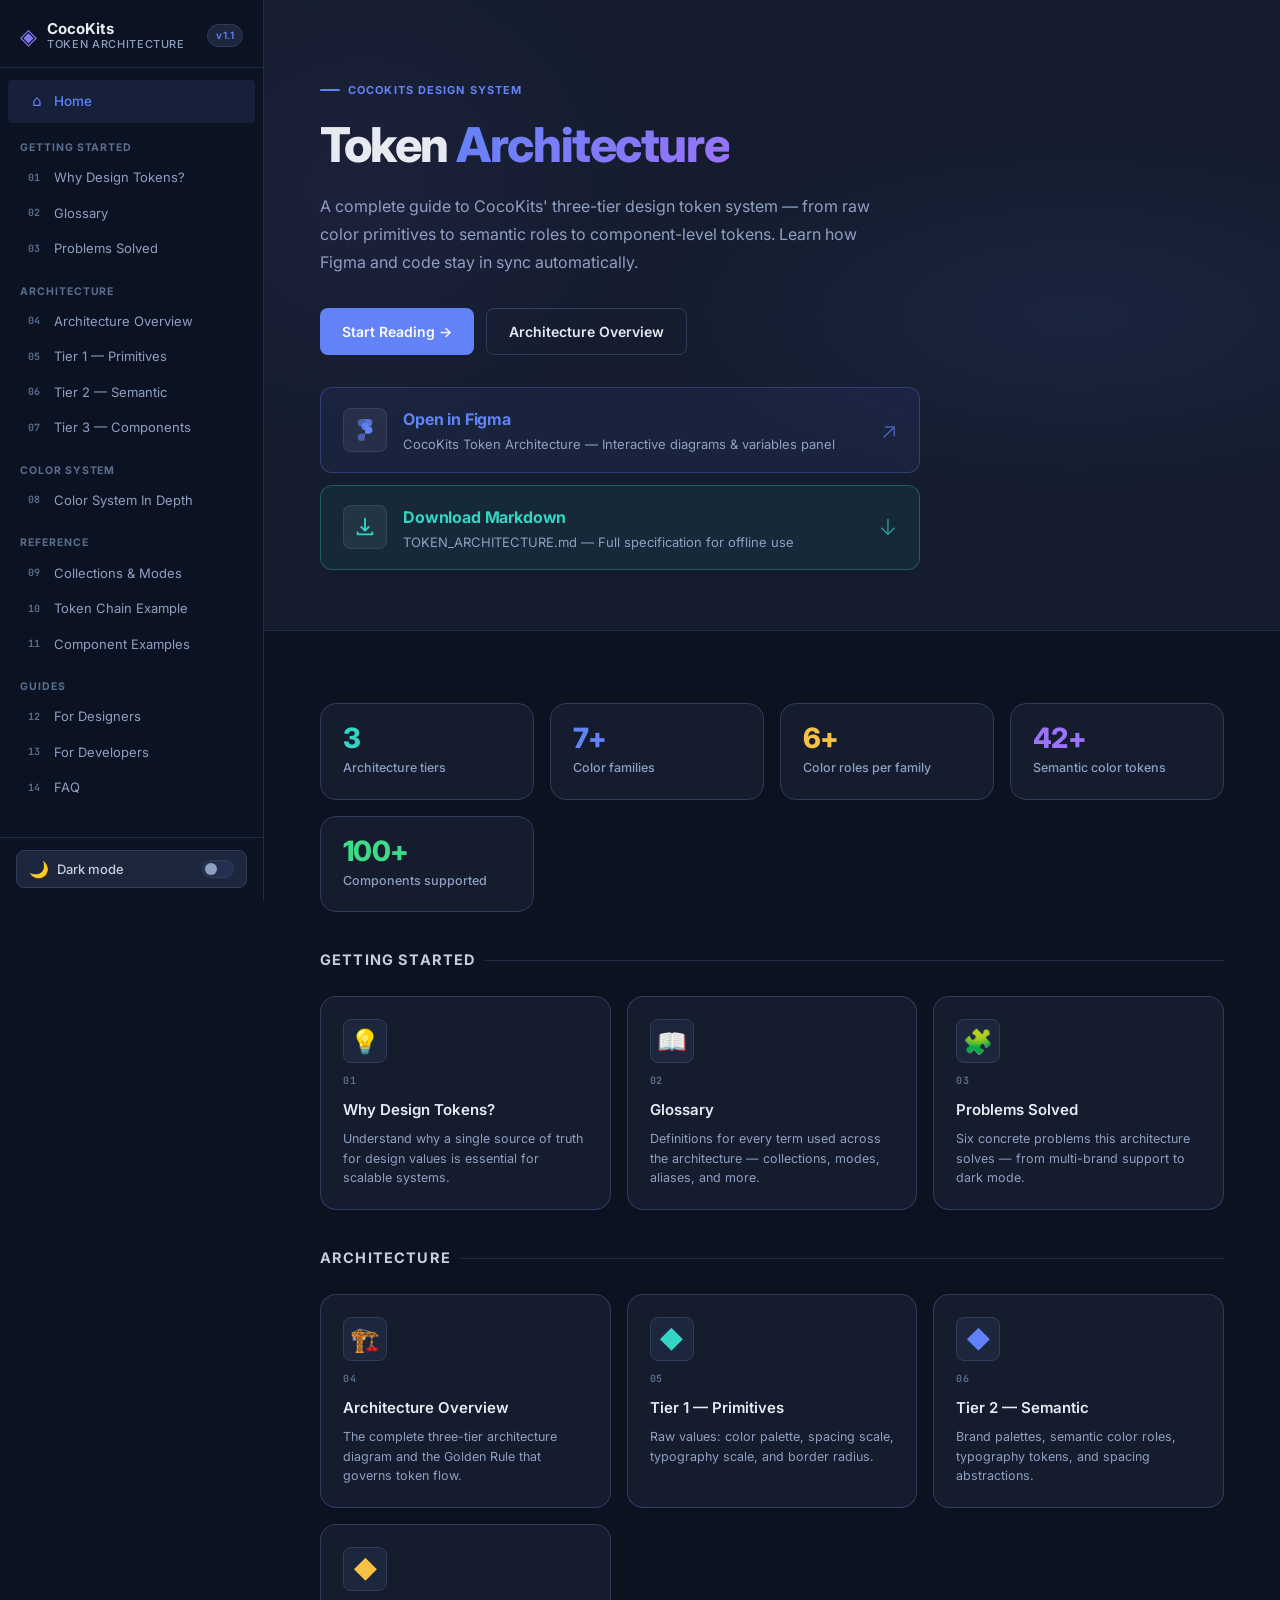
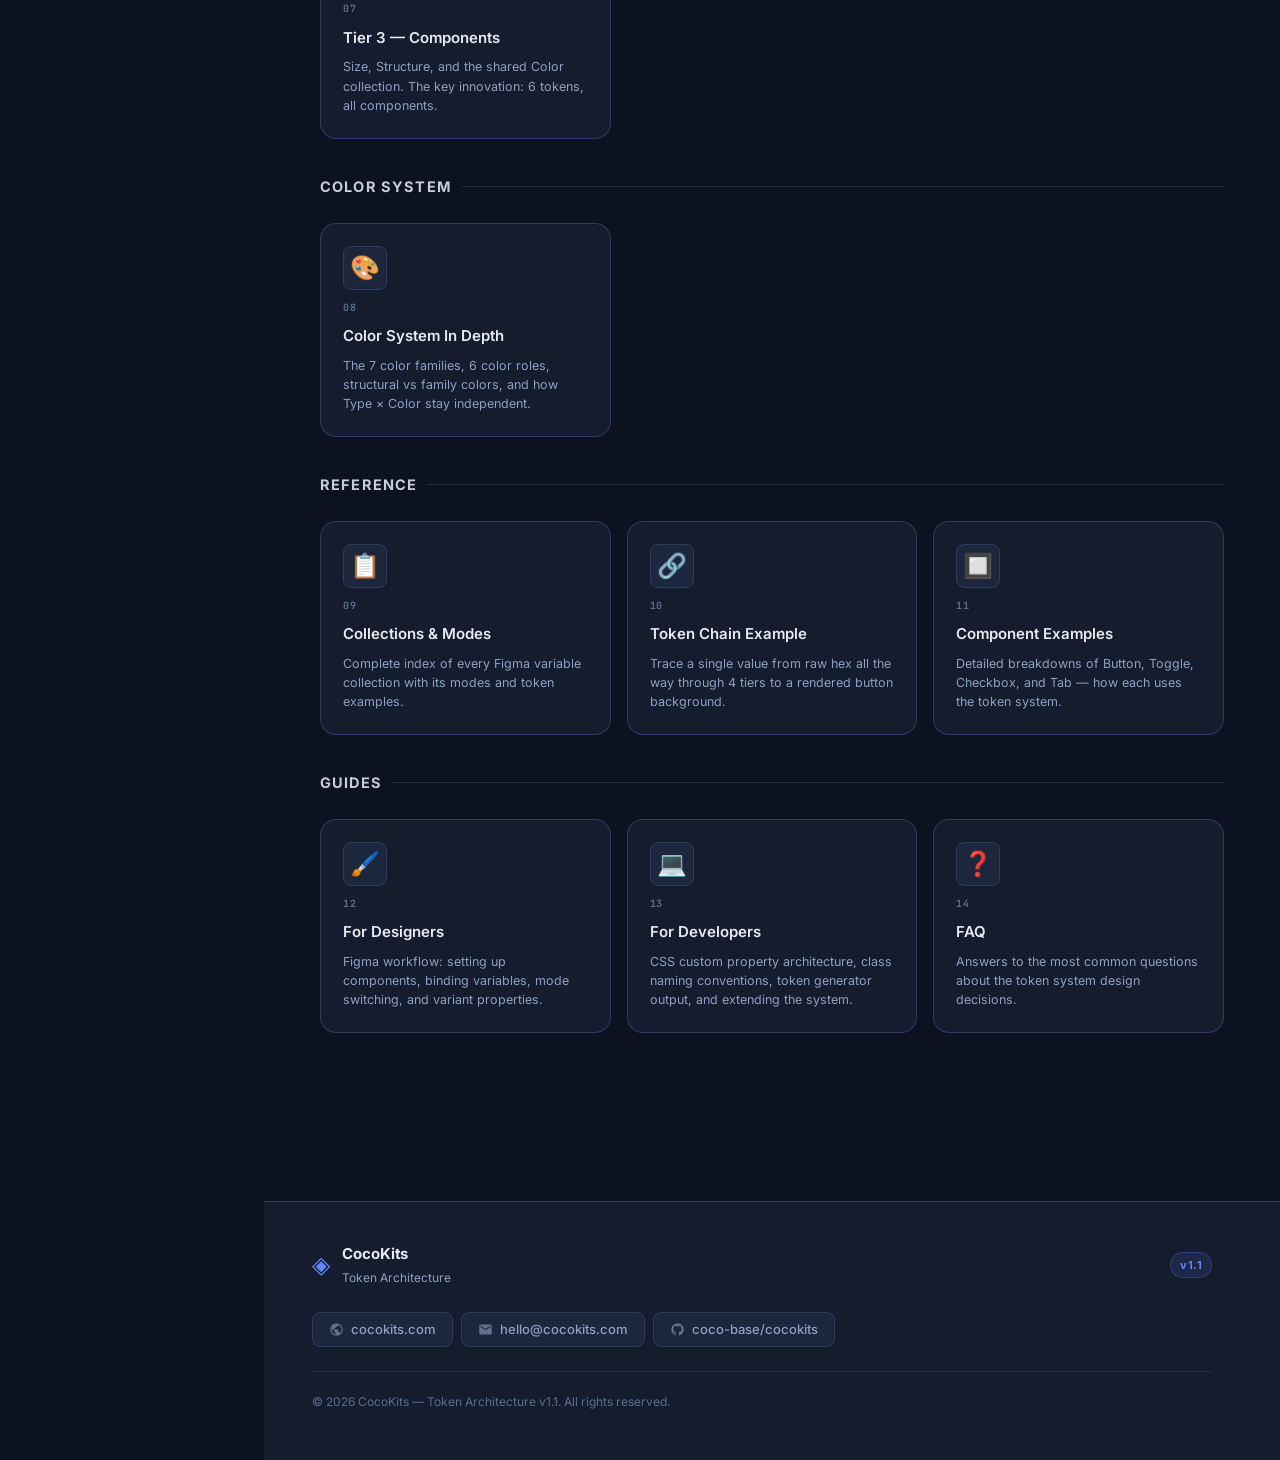
==== index.html @ 76b82270 "Release" ====
<!DOCTYPE html>
<html lang="en" data-theme="dark">
<head>
  <meta charset="UTF-8">
  <meta name="viewport" content="width=device-width, initial-scale=1.0">
  <title>CocoKits — Token Architecture</title>
  <link rel="stylesheet" href="styles/main.css">
</head>
<body>

<div class="scroll-progress" id="scrollProgress"></div>
<div class="sidebar-overlay" id="sidebarOverlay"></div>

<div class="site-wrapper">

  <!-- ── Sidebar ── -->
  <aside class="sidebar" id="sidebar">
    <a href="index.html" class="sidebar-logo">
      <span class="logo-mark">◈</span>
      <div class="logo-text">CocoKits <span>Token Architecture</span></div>
      <span class="logo-version">v1.1</span>
    </a>

    <nav class="sidebar-nav">
      <a href="index.html" class="nav-home">
        <span class="nav-icon">⌂</span>
        <span class="nav-label">Home</span>
      </a>

      <div class="nav-group">
        <span class="nav-group-label">Getting Started</span>
        <a href="pages/01-why-tokens.html" class="nav-link">
          <span class="nav-num">01</span>
          <span class="nav-label">Why Design Tokens?</span>
        </a>
        <a href="pages/02-glossary.html" class="nav-link">
          <span class="nav-num">02</span>
          <span class="nav-label">Glossary</span>
        </a>
        <a href="pages/03-problems.html" class="nav-link">
          <span class="nav-num">03</span>
          <span class="nav-label">Problems Solved</span>
        </a>
      </div>

      <div class="nav-group">
        <span class="nav-group-label">Architecture</span>
        <a href="pages/04-overview.html" class="nav-link">
          <span class="nav-num">04</span>
          <span class="nav-label">Architecture Overview</span>
        </a>
        <a href="pages/05-primitives.html" class="nav-link">
          <span class="nav-num">05</span>
          <span class="nav-label">Tier 1 — Primitives</span>
        </a>
        <a href="pages/06-semantic.html" class="nav-link">
          <span class="nav-num">06</span>
          <span class="nav-label">Tier 2 — Semantic</span>
        </a>
        <a href="pages/07-component-tokens.html" class="nav-link">
          <span class="nav-num">07</span>
          <span class="nav-label">Tier 3 — Components</span>
        </a>
      </div>

      <div class="nav-group">
        <span class="nav-group-label">Color System</span>
        <a href="pages/08-color-system.html" class="nav-link">
          <span class="nav-num">08</span>
          <span class="nav-label">Color System In Depth</span>
        </a>
      </div>

      <div class="nav-group">
        <span class="nav-group-label">Reference</span>
        <a href="pages/09-collections.html" class="nav-link">
          <span class="nav-num">09</span>
          <span class="nav-label">Collections &amp; Modes</span>
        </a>
        <a href="pages/10-token-chains.html" class="nav-link">
          <span class="nav-num">10</span>
          <span class="nav-label">Token Chain Example</span>
        </a>
        <a href="pages/11-examples.html" class="nav-link">
          <span class="nav-num">11</span>
          <span class="nav-label">Component Examples</span>
        </a>
      </div>

      <div class="nav-group">
        <span class="nav-group-label">Guides</span>
        <a href="pages/12-designers.html" class="nav-link">
          <span class="nav-num">12</span>
          <span class="nav-label">For Designers</span>
        </a>
        <a href="pages/13-developers.html" class="nav-link">
          <span class="nav-num">13</span>
          <span class="nav-label">For Developers</span>
        </a>
        <a href="pages/14-faq.html" class="nav-link">
          <span class="nav-num">14</span>
          <span class="nav-label">FAQ</span>
        </a>
      </div>
    </nav>

    <div class="sidebar-footer">
      <button class="theme-toggle" id="themeToggle">
        <span class="toggle-icon">🌙</span>
        <span class="toggle-label">Dark mode</span>
        <span class="toggle-indicator"></span>
      </button>
    </div>
  </aside>

  <!-- ── Main ── -->
  <main class="main">

    <!-- Landing Hero -->
    <div class="landing-hero">
      <div class="landing-hero-label">CocoKits Design System</div>
      <h1>Token <span class="highlight">Architecture</span></h1>
      <p class="landing-hero-desc">
        A complete guide to CocoKits' three-tier design token system — from raw color primitives
        to semantic roles to component-level tokens. Learn how Figma and code stay in sync automatically.
      </p>
      <div class="landing-hero-actions">
        <a href="pages/01-why-tokens.html" class="btn btn--primary">Start Reading →</a>
        <a href="pages/04-overview.html" class="btn btn--outline">Architecture Overview</a>
      </div>
      <div class="hero-resources">
        <a href="https://www.figma.com/design/1PlJN7FCaFgBkDBw3QpnaA/CocoKits-Token-Architecture?node-id=52-2&t=1rSC7u4fuVRjMbYp-1" class="hero-resource-link hero-resource-link--figma" target="_blank" rel="noopener">
          <span class="hero-resource-icon">
            <svg width="22" height="22" viewBox="0 0 38 57" fill="none" xmlns="http://www.w3.org/2000/svg"><path d="M19 28.5A9.5 9.5 0 1 1 28.5 19v.001A9.5 9.5 0 0 1 19 28.5z" fill="currentColor" opacity=".9"/><path d="M9.5 57A9.5 9.5 0 0 0 19 47.5V38H9.5a9.5 9.5 0 0 0 0 19z" fill="currentColor" opacity=".6"/><path d="M9.5 19H19V0H9.5a9.5 9.5 0 0 0 0 19z" fill="currentColor" opacity=".6"/><path d="M19 0h9.5a9.5 9.5 0 0 1 0 19H19V0z" fill="currentColor" opacity=".8"/><path d="M28.5 19H19v19h9.5a9.5 9.5 0 0 0 0-19z" fill="currentColor"/></svg>
          </span>
          <span class="hero-resource-body">
            <span class="hero-resource-title">Open in Figma</span>
            <span class="hero-resource-sub">CocoKits Token Architecture — Interactive diagrams &amp; variables panel</span>
          </span>
          <span class="hero-resource-arrow">↗</span>
        </a>
        <a href="./TOKEN_ARCHITECTURE.md" class="hero-resource-link hero-resource-link--download" download="TOKEN_ARCHITECTURE.md">
          <span class="hero-resource-icon">
            <svg width="22" height="22" viewBox="0 0 24 24" fill="none" xmlns="http://www.w3.org/2000/svg"><path d="M12 2a1 1 0 0 1 1 1v10.586l2.293-2.293a1 1 0 1 1 1.414 1.414l-4 4a1 1 0 0 1-1.414 0l-4-4a1 1 0 1 1 1.414-1.414L11 13.586V3a1 1 0 0 1 1-1z" fill="currentColor"/><path d="M4 17a1 1 0 0 1 1 1v1h14v-1a1 1 0 1 1 2 0v2a1 1 0 0 1-1 1H4a1 1 0 0 1-1-1v-2a1 1 0 0 1 1-1z" fill="currentColor"/></svg>
          </span>
          <span class="hero-resource-body">
            <span class="hero-resource-title">Download Markdown</span>
            <span class="hero-resource-sub">TOKEN_ARCHITECTURE.md — Full specification for offline use</span>
          </span>
          <span class="hero-resource-arrow">↓</span>
        </a>
      </div>
    </div>

    <div class="content content--wide">

      <!-- Stats -->
      <div class="stats-grid">
        <div class="stat-card">
          <div class="stat-value" style="color:var(--teal)">3</div>
          <div class="stat-label">Architecture tiers</div>
        </div>
        <div class="stat-card">
          <div class="stat-value" style="color:var(--accent)">7+</div>
          <div class="stat-label">Color families</div>
        </div>
        <div class="stat-card">
          <div class="stat-value" style="color:var(--amber)">6+</div>
          <div class="stat-label">Color roles per family</div>
        </div>
        <div class="stat-card">
          <div class="stat-value" style="color:var(--accent-2)">42+</div>
          <div class="stat-label">Semantic color tokens</div>
        </div>
        <div class="stat-card">
          <div class="stat-value" style="color:var(--green)">100+</div>
          <div class="stat-label">Components supported</div>
        </div>
      </div>

      <!-- Getting Started -->
      <p class="group-title">Getting Started</p>
      <div class="nav-cards">
        <a href="pages/01-why-tokens.html" class="nav-card">
          <div class="nav-card-icon">💡</div>
          <div class="nav-card-num">01</div>
          <div class="nav-card-title">Why Design Tokens?</div>
          <div class="nav-card-desc">Understand why a single source of truth for design values is essential for scalable systems.</div>
        </a>
        <a href="pages/02-glossary.html" class="nav-card">
          <div class="nav-card-icon">📖</div>
          <div class="nav-card-num">02</div>
          <div class="nav-card-title">Glossary</div>
          <div class="nav-card-desc">Definitions for every term used across the architecture — collections, modes, aliases, and more.</div>
        </a>
        <a href="pages/03-problems.html" class="nav-card">
          <div class="nav-card-icon">🧩</div>
          <div class="nav-card-num">03</div>
          <div class="nav-card-title">Problems Solved</div>
          <div class="nav-card-desc">Six concrete problems this architecture solves — from multi-brand support to dark mode.</div>
        </a>
      </div>

      <!-- Architecture -->
      <p class="group-title">Architecture</p>
      <div class="nav-cards">
        <a href="pages/04-overview.html" class="nav-card">
          <div class="nav-card-icon">🏗️</div>
          <div class="nav-card-num">04</div>
          <div class="nav-card-title">Architecture Overview</div>
          <div class="nav-card-desc">The complete three-tier architecture diagram and the Golden Rule that governs token flow.</div>
        </a>
        <a href="pages/05-primitives.html" class="nav-card">
          <div class="nav-card-icon" style="color:var(--teal)">◆</div>
          <div class="nav-card-num">05</div>
          <div class="nav-card-title">Tier 1 — Primitives</div>
          <div class="nav-card-desc">Raw values: color palette, spacing scale, typography scale, and border radius.</div>
        </a>
        <a href="pages/06-semantic.html" class="nav-card">
          <div class="nav-card-icon" style="color:var(--accent)">◆</div>
          <div class="nav-card-num">06</div>
          <div class="nav-card-title">Tier 2 — Semantic</div>
          <div class="nav-card-desc">Brand palettes, semantic color roles, typography tokens, and spacing abstractions.</div>
        </a>
        <a href="pages/07-component-tokens.html" class="nav-card">
          <div class="nav-card-icon" style="color:var(--amber)">◆</div>
          <div class="nav-card-num">07</div>
          <div class="nav-card-title">Tier 3 — Components</div>
          <div class="nav-card-desc">Size, Structure, and the shared Color collection. The key innovation: 6 tokens, all components.</div>
        </a>
      </div>

      <!-- Color System -->
      <p class="group-title">Color System</p>
      <div class="nav-cards">
        <a href="pages/08-color-system.html" class="nav-card">
          <div class="nav-card-icon">🎨</div>
          <div class="nav-card-num">08</div>
          <div class="nav-card-title">Color System In Depth</div>
          <div class="nav-card-desc">The 7 color families, 6 color roles, structural vs family colors, and how Type × Color stay independent.</div>
        </a>
      </div>

      <!-- Reference -->
      <p class="group-title">Reference</p>
      <div class="nav-cards">
        <a href="pages/09-collections.html" class="nav-card">
          <div class="nav-card-icon">📋</div>
          <div class="nav-card-num">09</div>
          <div class="nav-card-title">Collections &amp; Modes</div>
          <div class="nav-card-desc">Complete index of every Figma variable collection with its modes and token examples.</div>
        </a>
        <a href="pages/10-token-chains.html" class="nav-card">
          <div class="nav-card-icon">🔗</div>
          <div class="nav-card-num">10</div>
          <div class="nav-card-title">Token Chain Example</div>
          <div class="nav-card-desc">Trace a single value from raw hex all the way through 4 tiers to a rendered button background.</div>
        </a>
        <a href="pages/11-examples.html" class="nav-card">
          <div class="nav-card-icon">🔲</div>
          <div class="nav-card-num">11</div>
          <div class="nav-card-title">Component Examples</div>
          <div class="nav-card-desc">Detailed breakdowns of Button, Toggle, Checkbox, and Tab — how each uses the token system.</div>
        </a>
      </div>

      <!-- Guides -->
      <p class="group-title">Guides</p>
      <div class="nav-cards">
        <a href="pages/12-designers.html" class="nav-card">
          <div class="nav-card-icon">🖌️</div>
          <div class="nav-card-num">12</div>
          <div class="nav-card-title">For Designers</div>
          <div class="nav-card-desc">Figma workflow: setting up components, binding variables, mode switching, and variant properties.</div>
        </a>
        <a href="pages/13-developers.html" class="nav-card">
          <div class="nav-card-icon">💻</div>
          <div class="nav-card-num">13</div>
          <div class="nav-card-title">For Developers</div>
          <div class="nav-card-desc">CSS custom property architecture, class naming conventions, token generator output, and extending the system.</div>
        </a>
        <a href="pages/14-faq.html" class="nav-card">
          <div class="nav-card-icon">❓</div>
          <div class="nav-card-num">14</div>
          <div class="nav-card-title">FAQ</div>
          <div class="nav-card-desc">Answers to the most common questions about the token system design decisions.</div>
        </a>
      </div>

    </div><!-- /content -->
    <footer class="site-footer">
      <div class="footer-inner">
        <div class="footer-brand">
          <span class="footer-logo-mark">&#9672;</span>
          <div class="footer-brand-text">
            <span class="footer-brand-name">CocoKits</span>
            <span class="footer-tagline">Token Architecture</span>
          </div>
          <span class="footer-version">v1.1</span>
        </div>
        <nav class="footer-links">
          <a href="https://cocokits.com" class="footer-link" target="_blank" rel="noopener">
            <svg class="footer-link-icon" width="15" height="15" viewBox="0 0 24 24" fill="currentColor"><path d="M12 2C6.48 2 2 6.48 2 12s4.48 10 10 10 10-4.48 10-10S17.52 2 12 2zm-1 17.93c-3.95-.49-7-3.85-7-7.93 0-.62.08-1.21.21-1.79L9 15v1c0 1.1.9 2 2 2v1.93zm6.9-2.54c-.26-.81-1-1.39-1.9-1.39h-1v-3c0-.55-.45-1-1-1H8v-2h2c.55 0 1-.45 1-1V7h2c1.1 0 2-.9 2-2v-.41c2.93 1.19 5 4.06 5 7.41 0 2.08-.8 3.97-2.1 5.39z"/></svg>
            <span>cocokits.com</span>
          </a>
          <a href="mailto:hello@cocokits.com" class="footer-link">
            <svg class="footer-link-icon" width="15" height="15" viewBox="0 0 24 24" fill="currentColor"><path d="M20 4H4c-1.1 0-2 .9-2 2v12c0 1.1.9 2 2 2h16c1.1 0 2-.9 2-2V6c0-1.1-.9-2-2-2zm0 4l-8 5-8-5V6l8 5 8-5v2z"/></svg>
            <span>hello@cocokits.com</span>
          </a>
          <a href="https://github.com/coco-base/cocokits" class="footer-link" target="_blank" rel="noopener">
            <svg class="footer-link-icon" width="15" height="15" viewBox="0 0 24 24" fill="currentColor"><path d="M12 2A10 10 0 0 0 2 12c0 4.42 2.87 8.17 6.84 9.5.5.08.66-.23.66-.5v-1.69c-2.77.6-3.36-1.34-3.36-1.34-.46-1.16-1.11-1.47-1.11-1.47-.91-.62.07-.6.07-.6 1 .07 1.53 1.03 1.53 1.03.87 1.52 2.34 1.07 2.91.83.09-.65.35-1.09.63-1.34-2.22-.25-4.55-1.11-4.55-4.92 0-1.11.38-2 1.03-2.71-.1-.25-.45-1.29.1-2.64 0 0 .84-.27 2.75 1.02.79-.22 1.65-.33 2.5-.33.85 0 1.71.11 2.5.33 1.91-1.29 2.75-1.02 2.75-1.02.55 1.35.2 2.39.1 2.64.65.71 1.03 1.6 1.03 2.71 0 3.82-2.34 4.66-4.57 4.91.36.31.69.92.69 1.85V21c0 .27.16.59.67.5C19.14 20.16 22 16.42 22 12A10 10 0 0 0 12 2z"/></svg>
            <span>coco-base/cocokits</span>
          </a>
        </nav>
        <p class="footer-copy">&copy; 2026 CocoKits &mdash; Token Architecture v1.1. All rights reserved.</p>
      </div>
    </footer>
  </main>
</div><!-- /site-wrapper -->

<button class="sidebar-toggle" id="sidebarToggle">☰</button>

<script src="js/main.js"></script>
</body>
</html>
---- styles/main.css ----
/* ============================================================
   CocoKits Token Architecture — Documentation Website
   main.css — Complete stylesheet
   ============================================================ */

/* ── Google Fonts ─────────────────────────────────────────── */
@import url('https://fonts.googleapis.com/css2?family=Inter:wght@300;400;500;600;700&family=JetBrains+Mono:wght@400;500&display=swap');

/* ── Custom Properties ─────────────────────────────────────── */
:root[data-theme="dark"],
:root {
  --bg-page:     #0D1220;
  --bg-surface:  #141C2E;
  --bg-elevated: #1C263D;
  --bg-highest:  #243050;
  --bg-card:     #1A243A;

  --accent:       #6183F7;
  --accent-hover: #7B98FF;
  --accent-2:     #9B72FA;
  --teal:         #34D5C2;
  --amber:        #F5C245;
  --green:        #3DDA8A;
  --red:          #F95C5C;
  --orange:       #FB8C42;

  --text:     #E8EAF2;
  --text-mid: #C7CDD9;
  --text-dim: #8EA0C2;
  --text-faint: #5A6E90;

  --border:        #2E3D5A;
  --border-subtle: #1E2D46;

  --code-bg:   #080F1C;
  --code-text: #B8CFF0;

  --sidebar-bg:    #0B1221;
  --sidebar-width: 264px;

  --shadow-sm:  0 1px 3px rgba(0,0,0,.4);
  --shadow-md:  0 4px 16px rgba(0,0,0,.5);
  --shadow-lg:  0 8px 32px rgba(0,0,0,.6);
  --shadow-glow: 0 0 24px rgba(97,131,247,.2);

  --radius-sm: 4px;
  --radius-md: 8px;
  --radius-lg: 12px;
  --radius-xl: 16px;

  --tier1: #34D5C2;
  --tier2: #6183F7;
  --tier3: #F5C245;

  color-scheme: dark;
}

:root[data-theme="light"] {
  --bg-page:     #F4F6FF;
  --bg-surface:  #FFFFFF;
  --bg-elevated: #EEF2FF;
  --bg-highest:  #E3EAFF;
  --bg-card:     #FAFBFF;

  --accent:       #4A69F4;
  --accent-hover: #3A5AE0;
  --accent-2:     #7B55E0;
  --teal:         #0BA898;
  --amber:        #D97706;
  --green:        #059669;
  --red:          #DC2626;
  --orange:       #EA7215;

  --text:     #0F172A;
  --text-mid: #334155;
  --text-dim: #64748B;
  --text-faint: #94A3B8;

  --border:        #CBD5E1;
  --border-subtle: #E2E8F0;

  --code-bg:   #F1F5F9;
  --code-text: #334155;

  --sidebar-bg: #FFFFFF;

  --shadow-sm:  0 1px 3px rgba(0,0,0,.08);
  --shadow-md:  0 4px 16px rgba(0,0,0,.1);
  --shadow-lg:  0 8px 32px rgba(0,0,0,.12);
  --shadow-glow: 0 0 24px rgba(74,105,244,.15);

  color-scheme: light;
}

/* ── Reset & Base ──────────────────────────────────────────── */
*, *::before, *::after { box-sizing: border-box; margin: 0; padding: 0; }

html { font-size: 16px; scroll-behavior: smooth; }

body {
  font-family: 'Inter', system-ui, -apple-system, sans-serif;
  background: var(--bg-page);
  color: var(--text);
  line-height: 1.65;
  min-height: 100vh;
  -webkit-font-smoothing: antialiased;
}

/* ── Scroll Progress Bar ───────────────────────────────────── */
.scroll-progress {
  position: fixed;
  top: 0; left: 0;
  width: 0%;
  height: 3px;
  background: linear-gradient(90deg, var(--accent), var(--accent-2), var(--teal));
  z-index: 9999;
  transition: width .1s linear;
  border-radius: 0 2px 2px 0;
}

/* ── Layout ────────────────────────────────────────────────── */
.site-wrapper {
  display: flex;
  min-height: 100vh;
}

/* ── Sidebar ───────────────────────────────────────────────── */
.sidebar {
  width: var(--sidebar-width);
  background: var(--sidebar-bg);
  border-right: 1px solid var(--border-subtle);
  position: fixed;
  top: 0; left: 0;
  height: 100vh;
  overflow-y: auto;
  display: flex;
  flex-direction: column;
  z-index: 100;
  transition: transform .3s ease;
  scrollbar-width: thin;
  scrollbar-color: var(--border) transparent;
}

.sidebar::-webkit-scrollbar { width: 4px; }
.sidebar::-webkit-scrollbar-track { background: transparent; }
.sidebar::-webkit-scrollbar-thumb { background: var(--border); border-radius: 2px; }

/* Sidebar Logo */
.sidebar-logo {
  display: flex;
  align-items: center;
  gap: 10px;
  padding: 20px 20px 16px;
  border-bottom: 1px solid var(--border-subtle);
  text-decoration: none;
  flex-shrink: 0;
}

.logo-mark {
  font-size: 22px;
  background: linear-gradient(135deg, var(--accent), var(--accent-2));
  -webkit-background-clip: text;
  background-clip: text;
  -webkit-text-fill-color: transparent;
  line-height: 1;
}

.logo-text {
  font-weight: 700;
  font-size: 15px;
  color: var(--text);
  line-height: 1.2;
}

.logo-text span {
  display: block;
  font-size: 11px;
  font-weight: 500;
  color: var(--text-dim);
  letter-spacing: .06em;
  text-transform: uppercase;
}

.logo-version {
  margin-left: auto;
  font-size: 10px;
  background: var(--bg-elevated);
  color: var(--accent);
  border: 1px solid var(--border);
  border-radius: 20px;
  padding: 2px 8px;
  font-weight: 600;
  letter-spacing: .04em;
  flex-shrink: 0;
}

/* Sidebar Nav */
.sidebar-nav {
  padding: 12px 0;
  flex: 1;
}

.nav-home {
  display: flex;
  align-items: center;
  gap: 8px;
  padding: 9px 20px;
  color: var(--text-mid);
  text-decoration: none;
  font-size: 13.5px;
  font-weight: 500;
  border-radius: 0;
  transition: color .15s, background .15s;
  margin: 0 8px 4px;
  border-radius: var(--radius-sm);
}

.nav-home:hover { color: var(--text); background: var(--bg-elevated); }
.nav-home.active { color: var(--accent); background: rgba(97,131,247,.12); }

.nav-icon { font-size: 15px; width: 18px; text-align: center; }

.nav-group {
  margin: 8px 0;
}

.nav-group-label {
  display: block;
  font-size: 10.5px;
  font-weight: 700;
  letter-spacing: .09em;
  text-transform: uppercase;
  color: var(--text-faint);
  padding: 8px 20px 4px;
}

.nav-link {
  display: flex;
  align-items: center;
  gap: 0;
  padding: 7px 20px;
  margin: 0 8px;
  border-radius: var(--radius-sm);
  color: var(--text-dim);
  text-decoration: none;
  font-size: 13px;
  transition: color .15s, background .15s;
  position: relative;
}

.nav-link .nav-num {
  font-size: 10px;
  font-weight: 700;
  color: var(--text-faint);
  min-width: 26px;
  font-family: 'JetBrains Mono', monospace;
  letter-spacing: .02em;
}

.nav-link .nav-label { flex: 1; }

.nav-link:hover {
  color: var(--text);
  background: var(--bg-elevated);
}

.nav-link.active {
  color: var(--accent);
  background: rgba(97,131,247,.12);
  font-weight: 500;
}

.nav-link.active::before {
  content: '';
  position: absolute;
  left: 0;
  top: 4px; bottom: 4px;
  width: 3px;
  background: var(--accent);
  border-radius: 0 2px 2px 0;
  margin-left: -8px;
}

/* Sidebar Footer */
.sidebar-footer {
  padding: 12px 16px;
  border-top: 1px solid var(--border-subtle);
  flex-shrink: 0;
}

.theme-toggle {
  display: flex;
  align-items: center;
  gap: 8px;
  width: 100%;
  padding: 8px 12px;
  background: var(--bg-elevated);
  border: 1px solid var(--border);
  border-radius: var(--radius-md);
  color: var(--text-mid);
  cursor: pointer;
  font-size: 13px;
  font-family: inherit;
  font-weight: 500;
  transition: all .2s;
}

.theme-toggle:hover {
  background: var(--bg-highest);
  color: var(--text);
  border-color: var(--accent);
}

.theme-toggle .toggle-icon { font-size: 16px; }
.theme-toggle .toggle-label { flex: 1; text-align: left; }
.theme-toggle .toggle-indicator {
  width: 32px; height: 18px;
  background: var(--bg-highest);
  border-radius: 9px;
  border: 1px solid var(--border);
  position: relative;
  transition: background .2s;
}

.theme-toggle .toggle-indicator::after {
  content: '';
  position: absolute;
  width: 12px; height: 12px;
  background: var(--text-dim);
  border-radius: 50%;
  top: 2px; left: 2px;
  transition: left .2s, background .2s;
}

:root[data-theme="light"] .theme-toggle .toggle-indicator {
  background: var(--accent);
  border-color: var(--accent);
}

:root[data-theme="light"] .theme-toggle .toggle-indicator::after {
  left: 16px;
  background: white;
}

/* Mobile toggle button */
.sidebar-toggle {
  display: none;
  position: fixed;
  bottom: 20px;
  right: 20px;
  width: 48px;
  height: 48px;
  background: var(--accent);
  color: white;
  border: none;
  border-radius: 50%;
  font-size: 20px;
  cursor: pointer;
  z-index: 200;
  box-shadow: var(--shadow-md);
}

/* ── Main Content ──────────────────────────────────────────── */
.main {
  margin-left: var(--sidebar-width);
  flex: 1;
  min-height: 100vh;
  display: flex;
  flex-direction: column;
}

/* ── Page Hero ─────────────────────────────────────────────── */
.page-hero {
  position: relative;
  padding: 48px 56px 40px;
  background: var(--bg-surface);
  border-bottom: 1px solid var(--border-subtle);
  overflow: hidden;
  display: flex;
  align-items: flex-start;
  gap: 32px;
}

.page-hero::before {
  content: '';
  position: absolute;
  inset: 0;
  background: linear-gradient(135deg,
    rgba(97,131,247,.07) 0%,
    transparent 60%);
  pointer-events: none;
}

.page-hero::after {
  content: '';
  position: absolute;
  bottom: 0; left: 0; right: 0;
  height: 1px;
  background: linear-gradient(90deg,
    var(--accent), var(--accent-2), transparent);
}

.hero-number {
  font-size: 80px;
  font-weight: 800;
  line-height: 1;
  color: var(--bg-elevated);
  letter-spacing: -.03em;
  user-select: none;
  flex-shrink: 0;
  margin-top: 4px;
  font-family: 'Inter', sans-serif;
}

:root[data-theme="light"] .hero-number {
  color: var(--border-subtle);
}

.hero-content {
  flex: 1;
  position: relative;
  z-index: 1;
}

.hero-badge {
  display: inline-flex;
  align-items: center;
  gap: 6px;
  font-size: 11px;
  font-weight: 700;
  letter-spacing: .08em;
  text-transform: uppercase;
  color: var(--accent);
  background: rgba(97,131,247,.12);
  border: 1px solid rgba(97,131,247,.25);
  border-radius: 20px;
  padding: 3px 10px;
  margin-bottom: 12px;
}

.hero-content h1 {
  font-size: 32px;
  font-weight: 700;
  line-height: 1.2;
  color: var(--text);
  margin-bottom: 12px;
  letter-spacing: -.02em;
}

.hero-desc {
  font-size: 15px;
  color: var(--text-dim);
  max-width: 600px;
  line-height: 1.7;
}

.hero-meta {
  display: flex;
  gap: 16px;
  margin-top: 16px;
  flex-wrap: wrap;
}

.hero-meta-item {
  display: flex;
  align-items: center;
  gap: 6px;
  font-size: 12px;
  color: var(--text-faint);
}

.hero-meta-item strong { color: var(--text-dim); }

/* ── Content Area ──────────────────────────────────────────── */
.content {
  max-width: 860px;
  padding: 44px 56px 80px;
  flex: 1;
}

/* Home page variant */
.content.content--wide {
  max-width: none;
  padding: 44px 56px 80px;
}

/* ── Typography ────────────────────────────────────────────── */
.content h2 {
  font-size: 22px;
  font-weight: 700;
  color: var(--text);
  margin: 40px 0 16px;
  letter-spacing: -.02em;
  display: flex;
  align-items: center;
  gap: 12px;
}

.content h2::before {
  content: '';
  display: block;
  width: 4px;
  height: 22px;
  background: linear-gradient(180deg, var(--accent), var(--accent-2));
  border-radius: 2px;
  flex-shrink: 0;
}

.content h3 {
  font-size: 17px;
  font-weight: 600;
  color: var(--text);
  margin: 28px 0 12px;
  letter-spacing: -.01em;
}

.content h4 {
  font-size: 14px;
  font-weight: 600;
  color: var(--text-mid);
  margin: 20px 0 8px;
  text-transform: uppercase;
  letter-spacing: .06em;
}

.content p {
  margin-bottom: 16px;
  color: var(--text-mid);
  font-size: 14.5px;
}

.content ul, .content ol {
  margin: 12px 0 20px 0;
  padding-left: 24px;
}

.content li {
  margin-bottom: 6px;
  color: var(--text-mid);
  font-size: 14.5px;
}

.content strong { color: var(--text); font-weight: 600; }

.content a {
  color: var(--accent);
  text-decoration: none;
  border-bottom: 1px solid rgba(97,131,247,.3);
  transition: border-color .15s;
}

.content a:hover { border-bottom-color: var(--accent); }

hr.section-divider {
  border: none;
  border-top: 1px solid var(--border-subtle);
  margin: 40px 0;
}

/* ── Tables ────────────────────────────────────────────────── */
.table-wrap {
  overflow-x: auto;
  margin: 20px 0;
  border-radius: var(--radius-lg);
  border: 1px solid var(--border);
  box-shadow: var(--shadow-sm);
}

table {
  width: 100%;
  border-collapse: collapse;
  font-size: 13.5px;
}

thead tr {
  background: var(--bg-elevated);
  border-bottom: 1px solid var(--border);
}

thead th {
  padding: 11px 16px;
  text-align: left;
  font-size: 11px;
  font-weight: 700;
  text-transform: uppercase;
  letter-spacing: .07em;
  color: var(--text-dim);
  white-space: nowrap;
}

tbody tr {
  border-bottom: 1px solid var(--border-subtle);
  transition: background .1s;
}

tbody tr:last-child { border-bottom: none; }

tbody tr:hover {
  background: var(--bg-elevated);
}

tbody tr:nth-child(even) {
  background: rgba(255,255,255,.015);
}

tbody tr:nth-child(even):hover {
  background: var(--bg-elevated);
}

:root[data-theme="light"] tbody tr:nth-child(even) {
  background: rgba(0,0,0,.018);
}

td {
  padding: 10px 16px;
  color: var(--text-mid);
  vertical-align: top;
}

td:first-child { color: var(--text); }

/* ── Code ──────────────────────────────────────────────────── */
code {
  font-family: 'JetBrains Mono', 'Fira Code', monospace;
  font-size: 12.5px;
  background: var(--bg-elevated);
  color: var(--accent);
  padding: 2px 6px;
  border-radius: var(--radius-sm);
  border: 1px solid var(--border);
  white-space: nowrap;
}

.code-block {
  position: relative;
  margin: 20px 0;
  border-radius: var(--radius-lg);
  background: var(--code-bg);
  border: 1px solid var(--border);
  overflow: hidden;
  box-shadow: var(--shadow-sm);
}

.code-header {
  display: flex;
  align-items: center;
  gap: 8px;
  padding: 10px 16px;
  background: var(--bg-elevated);
  border-bottom: 1px solid var(--border);
}

.code-lang {
  font-size: 11px;
  font-weight: 700;
  text-transform: uppercase;
  letter-spacing: .07em;
  color: var(--text-dim);
}

.code-dots {
  display: flex;
  gap: 5px;
  margin-right: auto;
}

.code-dot {
  width: 10px; height: 10px;
  border-radius: 50%;
  background: var(--border);
}

.code-dots .dot-red   { background: #F95C5C; }
.code-dots .dot-amber { background: #F5C245; }
.code-dots .dot-green { background: #3DDA8A; }

.copy-btn {
  display: flex;
  align-items: center;
  gap: 5px;
  font-size: 11px;
  font-weight: 500;
  color: var(--text-faint);
  background: none;
  border: 1px solid transparent;
  border-radius: var(--radius-sm);
  padding: 3px 8px;
  cursor: pointer;
  font-family: inherit;
  transition: all .15s;
}

.copy-btn:hover {
  color: var(--text-mid);
  border-color: var(--border);
  background: var(--bg-highest);
}

.copy-btn.copied {
  color: var(--green);
  border-color: var(--green);
}

.code-block pre {
  padding: 20px;
  overflow-x: auto;
  scrollbar-width: thin;
  scrollbar-color: var(--border) transparent;
}

.code-block code {
  background: none;
  border: none;
  padding: 0;
  color: var(--code-text);
  font-size: 13px;
  line-height: 1.7;
  white-space: pre;
}

/* Syntax colors */
.s-comment { color: #5A6E90; font-style: italic; }
.s-keyword { color: #C792EA; }
.s-string  { color: #C3E88D; }
.s-number  { color: #F78C6C; }
.s-prop    { color: #82AAFF; }
.s-value   { color: #F5C245; }
.s-class   { color: #FFCB6B; }
.s-punct   { color: #89DDFF; }
.s-tier1   { color: var(--teal); }
.s-tier2   { color: var(--accent); }
.s-tier3   { color: var(--amber); }

/* ── Callouts ──────────────────────────────────────────────── */
.callout {
  display: flex;
  gap: 14px;
  padding: 16px 20px;
  border-radius: var(--radius-lg);
  margin: 20px 0;
  font-size: 14px;
  line-height: 1.65;
}

.callout-icon { font-size: 18px; flex-shrink: 0; margin-top: 1px; }
.callout-body { flex: 1; }
.callout-body strong { display: block; margin-bottom: 4px; }

.callout--info {
  background: rgba(97,131,247,.1);
  border: 1px solid rgba(97,131,247,.25);
  color: var(--text-mid);
}
.callout--info .callout-icon { color: var(--accent); }
.callout--info strong { color: var(--accent); }

.callout--tip {
  background: rgba(61,218,138,.08);
  border: 1px solid rgba(61,218,138,.2);
  color: var(--text-mid);
}
.callout--tip .callout-icon { color: var(--green); }
.callout--tip strong { color: var(--green); }

.callout--rule {
  background: rgba(245,194,69,.08);
  border: 1px solid rgba(245,194,69,.2);
  color: var(--text-mid);
}
.callout--rule .callout-icon { color: var(--amber); }
.callout--rule strong { color: var(--amber); }

.callout--warning {
  background: rgba(249,92,92,.08);
  border: 1px solid rgba(249,92,92,.2);
  color: var(--text-mid);
}
.callout--warning .callout-icon { color: var(--red); }
.callout--warning strong { color: var(--red); }

.callout--key {
  background: rgba(155,114,250,.1);
  border: 1px solid rgba(155,114,250,.25);
  color: var(--text-mid);
}
.callout--key .callout-icon { color: var(--accent-2); }
.callout--key strong { color: var(--accent-2); }

/* ── Tier Badges ───────────────────────────────────────────── */
.tier-badge {
  display: inline-flex;
  align-items: center;
  gap: 5px;
  font-size: 11px;
  font-weight: 700;
  letter-spacing: .05em;
  padding: 3px 10px;
  border-radius: 20px;
  white-space: nowrap;
}

.tier-badge--1 {
  background: rgba(52,213,194,.12);
  color: var(--teal);
  border: 1px solid rgba(52,213,194,.25);
}

.tier-badge--2 {
  background: rgba(97,131,247,.12);
  color: var(--accent);
  border: 1px solid rgba(97,131,247,.25);
}

.tier-badge--3 {
  background: rgba(245,194,69,.12);
  color: var(--amber);
  border: 1px solid rgba(245,194,69,.25);
}

/* ── Token Chain ───────────────────────────────────────────── */
.chain {
  display: flex;
  flex-direction: column;
  gap: 0;
  margin: 24px 0;
}

.chain-tier {
  display: flex;
  align-items: stretch;
  gap: 0;
  position: relative;
}

.chain-tier-label {
  writing-mode: vertical-rl;
  transform: rotate(180deg);
  font-size: 9px;
  font-weight: 700;
  letter-spacing: .1em;
  text-transform: uppercase;
  padding: 8px 6px;
  background: var(--bg-elevated);
  border: 1px solid var(--border);
  border-right: none;
  border-radius: var(--radius-sm) 0 0 var(--radius-sm);
  color: var(--text-faint);
  min-width: 24px;
}

.chain-tier--t1 .chain-tier-label { color: var(--teal); background: rgba(52,213,194,.08); border-color: rgba(52,213,194,.2); }
.chain-tier--t2 .chain-tier-label { color: var(--accent); background: rgba(97,131,247,.08); border-color: rgba(97,131,247,.2); }
.chain-tier--t3 .chain-tier-label { color: var(--amber); background: rgba(245,194,69,.08); border-color: rgba(245,194,69,.2); }
.chain-tier--css .chain-tier-label { color: var(--accent-2); background: rgba(155,114,250,.08); border-color: rgba(155,114,250,.2); }

.chain-content {
  flex: 1;
  padding: 14px 18px;
  background: var(--bg-surface);
  border: 1px solid var(--border);
  border-radius: 0 var(--radius-sm) var(--radius-sm) 0;
}

.chain-arrow {
  text-align: center;
  color: var(--text-faint);
  font-size: 18px;
  padding: 4px 0 4px 18px;
  line-height: 1;
}

.token-row {
  display: flex;
  align-items: center;
  gap: 12px;
  margin-bottom: 6px;
  font-size: 13px;
}

.token-row:last-child { margin-bottom: 0; }

.token-name {
  font-family: 'JetBrains Mono', monospace;
  color: var(--code-text);
  min-width: 180px;
}

.token-sep { color: var(--text-faint); }

.token-ref {
  font-family: 'JetBrains Mono', monospace;
  font-size: 12px;
  color: var(--accent);
  background: rgba(97,131,247,.1);
  border: 1px solid rgba(97,131,247,.2);
  padding: 1px 8px;
  border-radius: var(--radius-sm);
}

.token-val {
  font-family: 'JetBrains Mono', monospace;
  font-size: 12px;
  color: var(--green);
}

.token-comment {
  font-size: 12px;
  color: var(--text-faint);
  font-style: italic;
}

/* ── Color Swatch ──────────────────────────────────────────── */
.swatch-grid {
  display: grid;
  grid-template-columns: repeat(auto-fill, minmax(140px, 1fr));
  gap: 12px;
  margin: 20px 0;
}

.swatch-card {
  border-radius: var(--radius-lg);
  overflow: hidden;
  border: 1px solid var(--border);
  background: var(--bg-surface);
}

.swatch-color {
  height: 56px;
}

.swatch-info {
  padding: 10px 12px;
}

.swatch-name {
  font-size: 12px;
  font-weight: 600;
  color: var(--text);
  margin-bottom: 2px;
}

.swatch-value {
  font-size: 11px;
  font-family: 'JetBrains Mono', monospace;
  color: var(--text-dim);
}

/* ── Role Cards ────────────────────────────────────────────── */
.role-grid {
  display: grid;
  grid-template-columns: repeat(auto-fill, minmax(260px, 1fr));
  gap: 16px;
  margin: 20px 0;
}

.role-card {
  background: var(--bg-surface);
  border: 1px solid var(--border);
  border-radius: var(--radius-lg);
  padding: 18px;
  transition: border-color .2s, box-shadow .2s;
}

.role-card:hover {
  border-color: var(--accent);
  box-shadow: var(--shadow-glow);
}

.role-card-header {
  display: flex;
  align-items: center;
  gap: 10px;
  margin-bottom: 10px;
}

.role-chip {
  font-family: 'JetBrains Mono', monospace;
  font-size: 12px;
  font-weight: 700;
  padding: 4px 10px;
  border-radius: var(--radius-sm);
  background: var(--bg-elevated);
  border: 1px solid var(--border);
  color: var(--code-text);
}

.role-card-title {
  font-size: 14px;
  font-weight: 600;
  color: var(--text);
}

.role-card-desc {
  font-size: 13px;
  color: var(--text-dim);
  line-height: 1.6;
}

/* ── Arch Diagram ──────────────────────────────────────────── */
.arch-diagram {
  margin: 24px 0;
  display: flex;
  flex-direction: column;
  gap: 0;
}

.arch-tier {
  display: flex;
  align-items: stretch;
  gap: 12px;
  position: relative;
}

.arch-tier + .arch-tier {
  margin-top: 0;
}

.arch-connector {
  text-align: center;
  padding: 6px 0;
  color: var(--text-faint);
  font-size: 20px;
  position: relative;
}

.arch-connector::before {
  content: '';
  position: absolute;
  left: 50%; top: 0; bottom: 0;
  width: 1px;
  background: linear-gradient(180deg, var(--border), transparent);
  transform: translateX(-50%);
  z-index: -1;
}

.arch-tier-num {
  display: flex;
  align-items: center;
  justify-content: center;
  width: 36px;
  flex-shrink: 0;
  font-size: 10px;
  font-weight: 800;
  letter-spacing: .06em;
  text-transform: uppercase;
  border-radius: var(--radius-sm);
}

.arch-tier--t1 .arch-tier-num { background: rgba(52,213,194,.15); color: var(--teal); border: 1px solid rgba(52,213,194,.3); }
.arch-tier--t2 .arch-tier-num { background: rgba(97,131,247,.15); color: var(--accent); border: 1px solid rgba(97,131,247,.3); }
.arch-tier--t3 .arch-tier-num { background: rgba(245,194,69,.15); color: var(--amber); border: 1px solid rgba(245,194,69,.3); }

.arch-tier-body {
  flex: 1;
  display: grid;
  grid-template-columns: repeat(auto-fill, minmax(160px, 1fr));
  gap: 8px;
  padding: 12px 0;
}

.arch-box {
  background: var(--bg-surface);
  border: 1px solid var(--border);
  border-radius: var(--radius-md);
  padding: 12px 14px;
  font-size: 12.5px;
}

.arch-box-name {
  font-weight: 600;
  color: var(--text);
  margin-bottom: 3px;
  font-family: 'JetBrains Mono', monospace;
  font-size: 12px;
}

.arch-box-modes {
  font-size: 11px;
  color: var(--text-faint);
}

.arch-tier--t1 .arch-box { border-color: rgba(52,213,194,.2); }
.arch-tier--t2 .arch-box { border-color: rgba(97,131,247,.2); }
.arch-tier--t3 .arch-box { border-color: rgba(245,194,69,.2); }

/* ── Stat Cards (Home) ─────────────────────────────────────── */
.stats-grid {
  display: grid;
  grid-template-columns: repeat(auto-fill, minmax(180px, 1fr));
  gap: 16px;
  margin: 28px 0;
}

.stat-card {
  background: var(--bg-surface);
  border: 1px solid var(--border);
  border-radius: var(--radius-xl);
  padding: 20px 22px;
  transition: transform .2s, box-shadow .2s;
}

.stat-card:hover {
  transform: translateY(-2px);
  box-shadow: var(--shadow-md);
}

.stat-value {
  font-size: 28px;
  font-weight: 800;
  line-height: 1;
  margin-bottom: 6px;
  letter-spacing: -.02em;
}

.stat-label {
  font-size: 12.5px;
  color: var(--text-dim);
  font-weight: 500;
}

/* ── Nav Cards (Home) ──────────────────────────────────────── */
.nav-cards {
  display: grid;
  grid-template-columns: repeat(auto-fill, minmax(240px, 1fr));
  gap: 16px;
  margin: 24px 0;
}

.nav-card {
  background: var(--bg-surface);
  border: 1px solid var(--border);
  border-radius: var(--radius-xl);
  padding: 22px;
  text-decoration: none;
  display: flex;
  flex-direction: column;
  gap: 10px;
  transition: border-color .2s, transform .2s, box-shadow .2s;
}

.nav-card:hover {
  border-color: var(--accent);
  transform: translateY(-2px);
  box-shadow: var(--shadow-glow);
  text-decoration: none;
}

.nav-card-icon {
  font-size: 24px;
  width: 44px; height: 44px;
  display: flex;
  align-items: center;
  justify-content: center;
  background: var(--bg-elevated);
  border-radius: var(--radius-md);
  border: 1px solid var(--border);
}

.nav-card-num {
  font-size: 10px;
  font-weight: 700;
  color: var(--text-faint);
  font-family: 'JetBrains Mono', monospace;
  letter-spacing: .06em;
}

.nav-card-title {
  font-size: 15px;
  font-weight: 600;
  color: var(--text);
  line-height: 1.3;
}

.nav-card-desc {
  font-size: 12.5px;
  color: var(--text-dim);
  line-height: 1.55;
}

/* ── Prev/Next Nav ─────────────────────────────────────────── */
.page-nav {
  display: flex;
  gap: 16px;
  margin-top: 56px;
  padding-top: 32px;
  border-top: 1px solid var(--border-subtle);
}

.page-nav-link {
  flex: 1;
  background: var(--bg-surface);
  border: 1px solid var(--border);
  border-radius: var(--radius-xl);
  padding: 18px 22px;
  text-decoration: none;
  transition: border-color .2s, box-shadow .2s;
  display: flex;
  flex-direction: column;
  gap: 4px;
}

.page-nav-link:hover {
  border-color: var(--accent);
  box-shadow: var(--shadow-glow);
  text-decoration: none;
}

.page-nav-link--prev { text-align: left; }
.page-nav-link--next { text-align: right; }

.page-nav-direction {
  font-size: 11px;
  font-weight: 700;
  text-transform: uppercase;
  letter-spacing: .07em;
  color: var(--text-faint);
  display: flex;
  align-items: center;
  gap: 5px;
}

.page-nav-link--next .page-nav-direction { justify-content: flex-end; }

.page-nav-label {
  font-size: 14px;
  font-weight: 600;
  color: var(--text);
}

/* ── Section Intro ─────────────────────────────────────────── */
.section-intro {
  background: var(--bg-surface);
  border: 1px solid var(--border);
  border-radius: var(--radius-xl);
  padding: 24px 28px;
  margin: 0 0 36px;
  display: flex;
  gap: 20px;
  align-items: flex-start;
}

.section-intro-icon {
  font-size: 28px;
  flex-shrink: 0;
}

/* ── Token Table special ───────────────────────────────────── */
.token-pill {
  display: inline-flex;
  align-items: center;
  font-family: 'JetBrains Mono', monospace;
  font-size: 12px;
  color: var(--accent);
  background: rgba(97,131,247,.1);
  border: 1px solid rgba(97,131,247,.2);
  padding: 2px 8px;
  border-radius: var(--radius-sm);
  white-space: nowrap;
}

.color-dot {
  display: inline-block;
  width: 10px; height: 10px;
  border-radius: 50%;
  margin-right: 6px;
  border: 1px solid rgba(255,255,255,.2);
  vertical-align: middle;
}

/* ── Responsive ────────────────────────────────────────────── */
@media (max-width: 900px) {
  .sidebar {
    transform: translateX(-100%);
  }

  .sidebar.open {
    transform: translateX(0);
    box-shadow: var(--shadow-lg);
  }

  .main {
    margin-left: 0;
  }

  .sidebar-toggle {
    display: flex;
    align-items: center;
    justify-content: center;
  }

  .page-hero {
    padding: 28px 24px;
    gap: 16px;
  }

  .hero-number { font-size: 52px; }
  .hero-content h1 { font-size: 24px; }

  .content {
    padding: 28px 24px 60px;
  }

  .arch-tier-body {
    grid-template-columns: 1fr;
  }
}

@media (max-width: 600px) {
  .hero-number { display: none; }
  .page-nav { flex-direction: column; }
  .stats-grid { grid-template-columns: 1fr 1fr; }
  .nav-cards { grid-template-columns: 1fr; }
}

/* ── Landing Hero ──────────────────────────────────────────── */
.landing-hero {
  padding: 72px 56px 60px;
  background: var(--bg-surface);
  border-bottom: 1px solid var(--border-subtle);
  position: relative;
  overflow: hidden;
}

.landing-hero::before {
  content: '';
  position: absolute;
  inset: 0;
  background:
    radial-gradient(ellipse 60% 40% at 80% 50%, rgba(97,131,247,.08) 0%, transparent 70%),
    radial-gradient(ellipse 40% 60% at 10% 30%, rgba(155,114,250,.06) 0%, transparent 70%);
  pointer-events: none;
}

.landing-hero-label {
  display: inline-flex;
  align-items: center;
  gap: 8px;
  font-size: 11px;
  font-weight: 700;
  letter-spacing: .1em;
  text-transform: uppercase;
  color: var(--accent);
  margin-bottom: 20px;
}

.landing-hero-label::before {
  content: '';
  display: block;
  width: 20px;
  height: 2px;
  background: var(--accent);
  border-radius: 1px;
}

.landing-hero h1 {
  font-size: 48px;
  font-weight: 800;
  line-height: 1.1;
  letter-spacing: -.03em;
  margin-bottom: 20px;
  position: relative;
}

.landing-hero h1 .highlight {
  background: linear-gradient(135deg, var(--accent), var(--accent-2));
  -webkit-background-clip: text;
  background-clip: text;
  -webkit-text-fill-color: transparent;
}

.landing-hero-desc {
  font-size: 16px;
  color: var(--text-dim);
  max-width: 560px;
  line-height: 1.75;
  margin-bottom: 32px;
}

.landing-hero-actions {
  display: flex;
  gap: 12px;
  flex-wrap: wrap;
}

/* ── Hero Resource Links ───────────────────────────────────── */
.hero-resources {
  display: flex;
  flex-direction: column;
  gap: 12px;
  margin-top: 32px;
  max-width: 600px;
}

.hero-resource-link {
  display: flex;
  align-items: center;
  gap: 16px;
  padding: 18px 22px;
  border-radius: var(--radius-lg);
  border: 1.5px solid var(--border);
  text-decoration: none;
  transition: all .2s;
  position: relative;
  overflow: hidden;
}

.hero-resource-link::before {
  content: '';
  position: absolute;
  inset: 0;
  opacity: 0;
  transition: opacity .2s;
}

.hero-resource-link:hover {
  text-decoration: none;
  transform: translateY(-2px);
  box-shadow: var(--shadow-lg);
}

.hero-resource-link:hover::before { opacity: 1; }

/* Figma link */
.hero-resource-link--figma {
  background: rgba(97,131,247,.07);
  border-color: rgba(97,131,247,.3);
}

.hero-resource-link--figma::before {
  background: rgba(97,131,247,.06);
}

.hero-resource-link--figma:hover {
  border-color: var(--accent);
  box-shadow: 0 8px 32px rgba(97,131,247,.25);
}

.hero-resource-link--figma .hero-resource-icon { color: var(--accent); }
.hero-resource-link--figma .hero-resource-title { color: var(--accent); }
.hero-resource-link--figma .hero-resource-arrow { color: var(--accent); }

/* Download link */
.hero-resource-link--download {
  background: rgba(52,213,194,.07);
  border-color: rgba(52,213,194,.3);
}

.hero-resource-link--download::before {
  background: rgba(52,213,194,.06);
}

.hero-resource-link--download:hover {
  border-color: var(--teal);
  box-shadow: 0 8px 32px rgba(52,213,194,.2);
}

.hero-resource-link--download .hero-resource-icon { color: var(--teal); }
.hero-resource-link--download .hero-resource-title { color: var(--teal); }
.hero-resource-link--download .hero-resource-arrow { color: var(--teal); }

.hero-resource-icon {
  flex-shrink: 0;
  width: 44px;
  height: 44px;
  border-radius: var(--radius-md);
  display: flex;
  align-items: center;
  justify-content: center;
  background: rgba(255,255,255,.06);
  border: 1px solid rgba(255,255,255,.08);
}

.hero-resource-body {
  flex: 1;
  display: flex;
  flex-direction: column;
  gap: 3px;
}

.hero-resource-title {
  font-size: 16px;
  font-weight: 700;
  letter-spacing: -.01em;
}

.hero-resource-sub {
  font-size: 13px;
  color: var(--text-dim);
  line-height: 1.4;
}

.hero-resource-arrow {
  flex-shrink: 0;
  font-size: 22px;
  font-weight: 300;
  opacity: .7;
  transition: transform .2s;
}

.hero-resource-link:hover .hero-resource-arrow {
  transform: translateX(3px) translateY(-3px);
}

.hero-resource-link--download:hover .hero-resource-arrow {
  transform: translateY(3px);
}

/* Light mode adjustments */
:root[data-theme="light"] .hero-resource-link--figma {
  background: rgba(97,131,247,.05);
}

:root[data-theme="light"] .hero-resource-link--download {
  background: rgba(52,213,194,.05);
}

:root[data-theme="light"] .hero-resource-icon {
  background: rgba(0,0,0,.04);
  border-color: rgba(0,0,0,.08);
}

:root[data-theme="light"] .hero-resource-sub {
  color: var(--text-dim);
}

@media (max-width: 600px) {
  .hero-resources { max-width: 100%; }
  .hero-resource-title { font-size: 14px; }
  .hero-resource-sub { display: none; }
}

.btn {
  display: inline-flex;
  align-items: center;
  gap: 8px;
  padding: 11px 22px;
  border-radius: var(--radius-md);
  font-size: 14px;
  font-weight: 600;
  text-decoration: none;
  font-family: inherit;
  cursor: pointer;
  transition: all .2s;
  border: none;
}

.btn--primary {
  background: var(--accent);
  color: white;
}

.btn--primary:hover {
  background: var(--accent-hover);
  box-shadow: 0 4px 16px rgba(97,131,247,.4);
  transform: translateY(-1px);
  text-decoration: none;
  color: white;
}

.btn--outline {
  background: transparent;
  color: var(--text);
  border: 1px solid var(--border);
}

.btn--outline:hover {
  border-color: var(--accent);
  color: var(--accent);
  background: rgba(97,131,247,.08);
  text-decoration: none;
}

/* ── Section group titles ──────────────────────────────────── */
.group-title {
  font-size: 13px;
  font-weight: 700;
  text-transform: uppercase;
  letter-spacing: .08em;
  color: var(--text-faint);
  margin: 36px 0 16px;
  display: flex;
  align-items: center;
  gap: 10px;
}

.group-title::after {
  content: '';
  flex: 1;
  height: 1px;
  background: var(--border-subtle);
}

/* ── Sidebar overlay for mobile ────────────────────────────── */
.sidebar-overlay {
  display: none;
  position: fixed;
  inset: 0;
  background: rgba(0,0,0,.6);
  z-index: 99;
}

.sidebar-overlay.open { display: block; }

/* ── Annotations  ──────────────────────────────────────────── */
.annotation {
  display: inline-flex;
  align-items: center;
  gap: 4px;
  font-size: 11px;
  color: var(--text-faint);
  font-style: italic;
}

/* ── Figma link badge ──────────────────────────────────────── */
.figma-link {
  display: inline-flex;
  align-items: center;
  gap: 6px;
  font-size: 12px;
  color: var(--accent-2);
  background: rgba(155,114,250,.1);
  border: 1px solid rgba(155,114,250,.2);
  padding: 4px 12px;
  border-radius: 20px;
  text-decoration: none;
  font-weight: 500;
  transition: all .15s;
  margin: 8px 0;
}

.figma-link:hover {
  background: rgba(155,114,250,.2);
  border-color: var(--accent-2);
  text-decoration: none;
}

/* ── Chain Steps (10-token-chains.html) ────────────────────── */
.chain-step {
  display: flex;
  align-items: stretch;
  gap: 0;
}

.chain-step .chain-tier {
  writing-mode: vertical-rl;
  transform: rotate(180deg);
  font-size: 9px;
  font-weight: 700;
  letter-spacing: .1em;
  text-transform: uppercase;
  padding: 8px 6px;
  background: var(--bg-elevated);
  border: 1px solid var(--border);
  border-right: none;
  border-radius: var(--radius-sm) 0 0 var(--radius-sm);
  color: var(--text-faint);
  min-width: 26px;
  display: flex;
  align-items: center;
  justify-content: center;
  writing-mode: horizontal-tb;
  transform: none;
  font-size: 10px;
}

.chain-step .chain-tier--1 { color: var(--teal); background: rgba(52,213,194,.08); border-color: rgba(52,213,194,.25); }
.chain-step .chain-tier--2 { color: var(--accent); background: rgba(97,131,247,.08); border-color: rgba(97,131,247,.25); }
.chain-step .chain-tier--3 { color: var(--amber); background: rgba(245,194,69,.08); border-color: rgba(245,194,69,.25); }
.chain-step .chain-tier--css { color: var(--accent-2); background: rgba(155,114,250,.08); border-color: rgba(155,114,250,.25); }

.chain-body {
  flex: 1;
  padding: 12px 16px;
  background: var(--bg-surface);
  border: 1px solid var(--border);
  border-radius: 0 var(--radius-sm) var(--radius-sm) 0;
}

.chain-label {
  font-size: 11px;
  font-weight: 600;
  text-transform: uppercase;
  letter-spacing: .07em;
  color: var(--text-dim);
  margin-bottom: 4px;
}

.chain-token {
  font-family: 'JetBrains Mono', monospace;
  font-size: 13px;
  color: var(--code-text);
  margin-bottom: 4px;
}

.chain-note {
  font-size: 12px;
  color: var(--text-faint);
  font-style: italic;
}

.chain-arrow {
  text-align: center;
  color: var(--text-faint);
  font-size: 18px;
  padding: 4px 0 4px 20px;
  line-height: 1;
}

/* ── Steps List (12-designers, 13-developers) ───────────────── */
.step-list {
  display: flex;
  flex-direction: column;
  gap: 12px;
  margin: 20px 0;
}

.step-item {
  display: flex;
  align-items: flex-start;
  gap: 16px;
  padding: 16px 20px;
  background: var(--bg-surface);
  border: 1px solid var(--border);
  border-radius: var(--radius-md);
  transition: border-color .15s;
}

.step-item:hover { border-color: rgba(97,131,247,.3); }

.step-num {
  flex-shrink: 0;
  width: 28px;
  height: 28px;
  border-radius: 50%;
  background: rgba(97,131,247,.15);
  border: 1px solid rgba(97,131,247,.3);
  color: var(--accent);
  font-size: 12px;
  font-weight: 700;
  display: flex;
  align-items: center;
  justify-content: center;
}

.step-body {
  flex: 1;
  font-size: 14px;
  line-height: 1.6;
  color: var(--text-mid);
}

.step-body strong {
  color: var(--text);
  display: block;
  margin-bottom: 4px;
}

/* ── FAQ List (14-faq.html) ────────────────────────────────── */
.faq-list {
  display: flex;
  flex-direction: column;
  gap: 0;
  margin: 8px 0;
  border: 1px solid var(--border);
  border-radius: var(--radius-lg);
  overflow: hidden;
}

.faq-item {
  border-bottom: 1px solid var(--border);
}

.faq-item:last-child { border-bottom: none; }

.faq-q {
  padding: 18px 24px;
  font-size: 15px;
  font-weight: 600;
  color: var(--text);
  background: var(--bg-surface);
  position: relative;
}

.faq-q::before {
  content: 'Q';
  position: absolute;
  left: 24px;
  top: 19px;
  font-size: 11px;
  font-weight: 800;
  letter-spacing: .05em;
  color: var(--accent);
  background: rgba(97,131,247,.12);
  width: 20px;
  height: 20px;
  border-radius: 4px;
  display: flex;
  align-items: center;
  justify-content: center;
  line-height: 1;
  padding: 2px;
  text-align: center;
}

.faq-q {
  padding-left: 56px;
}

.faq-a {
  padding: 14px 24px 18px 56px;
  font-size: 14px;
  line-height: 1.7;
  color: var(--text-mid);
  background: var(--bg-elevated);
  border-top: 1px solid var(--border-subtle);
  position: relative;
}

.faq-a::before {
  content: 'A';
  position: absolute;
  left: 24px;
  top: 16px;
  font-size: 11px;
  font-weight: 800;
  letter-spacing: .05em;
  color: var(--teal);
  background: rgba(52,213,194,.12);
  width: 20px;
  height: 20px;
  border-radius: 4px;
  display: flex;
  align-items: center;
  justify-content: center;
  line-height: 1;
  padding: 2px;
  text-align: center;
}

:root[data-theme="light"] .faq-q { background: var(--bg-surface); }
:root[data-theme="light"] .faq-a { background: var(--bg-elevated); }

/* ── Site Footer ───────────────────────────────────────────── */
.site-footer {
  border-top: 1px solid var(--border);
  margin-top: 64px;
  padding: 40px 48px 48px;
  background: var(--bg-surface);
}

.footer-inner {
  max-width: 900px;
  display: flex;
  flex-direction: column;
  gap: 24px;
}

.footer-brand {
  display: flex;
  align-items: center;
  gap: 12px;
}

.footer-logo-mark {
  font-size: 24px;
  color: var(--accent);
  line-height: 1;
}

.footer-brand-text {
  display: flex;
  flex-direction: column;
  gap: 2px;
  flex: 1;
}

.footer-brand-name {
  font-size: 15px;
  font-weight: 700;
  color: var(--text);
  letter-spacing: -.01em;
}

.footer-tagline {
  font-size: 12px;
  color: var(--text-dim);
}

.footer-version {
  padding: 3px 9px;
  border-radius: 20px;
  font-size: 11px;
  font-weight: 700;
  letter-spacing: .04em;
  background: rgba(97,131,247,.12);
  border: 1px solid rgba(97,131,247,.25);
  color: var(--accent);
}

.footer-links {
  display: flex;
  flex-wrap: wrap;
  gap: 8px;
}

.footer-link {
  display: inline-flex;
  align-items: center;
  gap: 7px;
  padding: 9px 16px;
  border-radius: var(--radius-md);
  border: 1px solid var(--border);
  font-size: 13px;
  font-weight: 500;
  color: var(--text-dim);
  text-decoration: none;
  transition: all .2s;
  background: var(--bg-elevated);
  line-height: 1;
}

.footer-link:hover {
  color: var(--accent);
  border-color: var(--accent);
  background: rgba(97,131,247,.08);
  text-decoration: none;
  transform: translateY(-1px);
}

.footer-link-icon {
  flex-shrink: 0;
  opacity: .6;
  transition: opacity .2s;
}

.footer-link:hover .footer-link-icon {
  opacity: 1;
}

.footer-copy {
  font-size: 12px;
  color: var(--text-faint);
  padding-top: 20px;
  border-top: 1px solid var(--border-subtle);
  margin: 0;
}

@media (max-width: 768px) {
  .site-footer {
    padding: 32px 20px 40px;
  }

  .footer-link span:not(.footer-link-icon) {
    display: inline;
  }
}
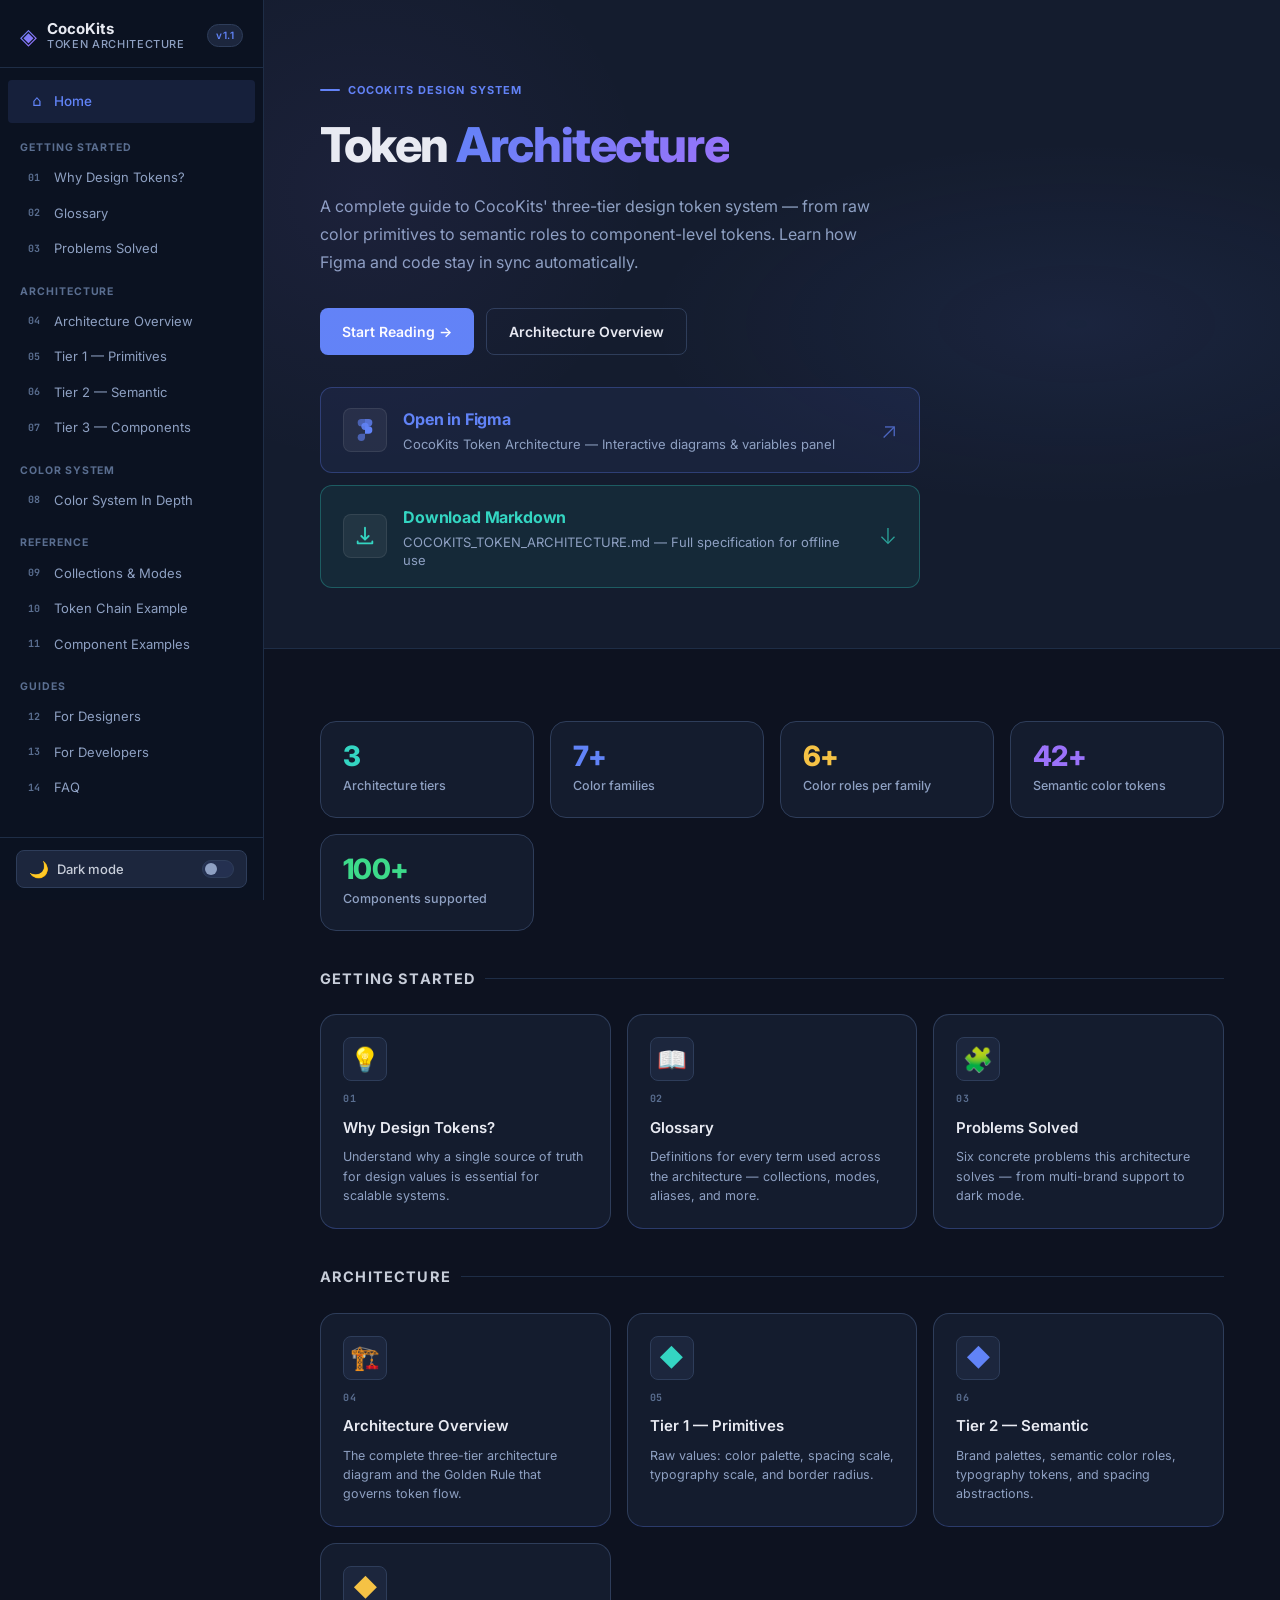
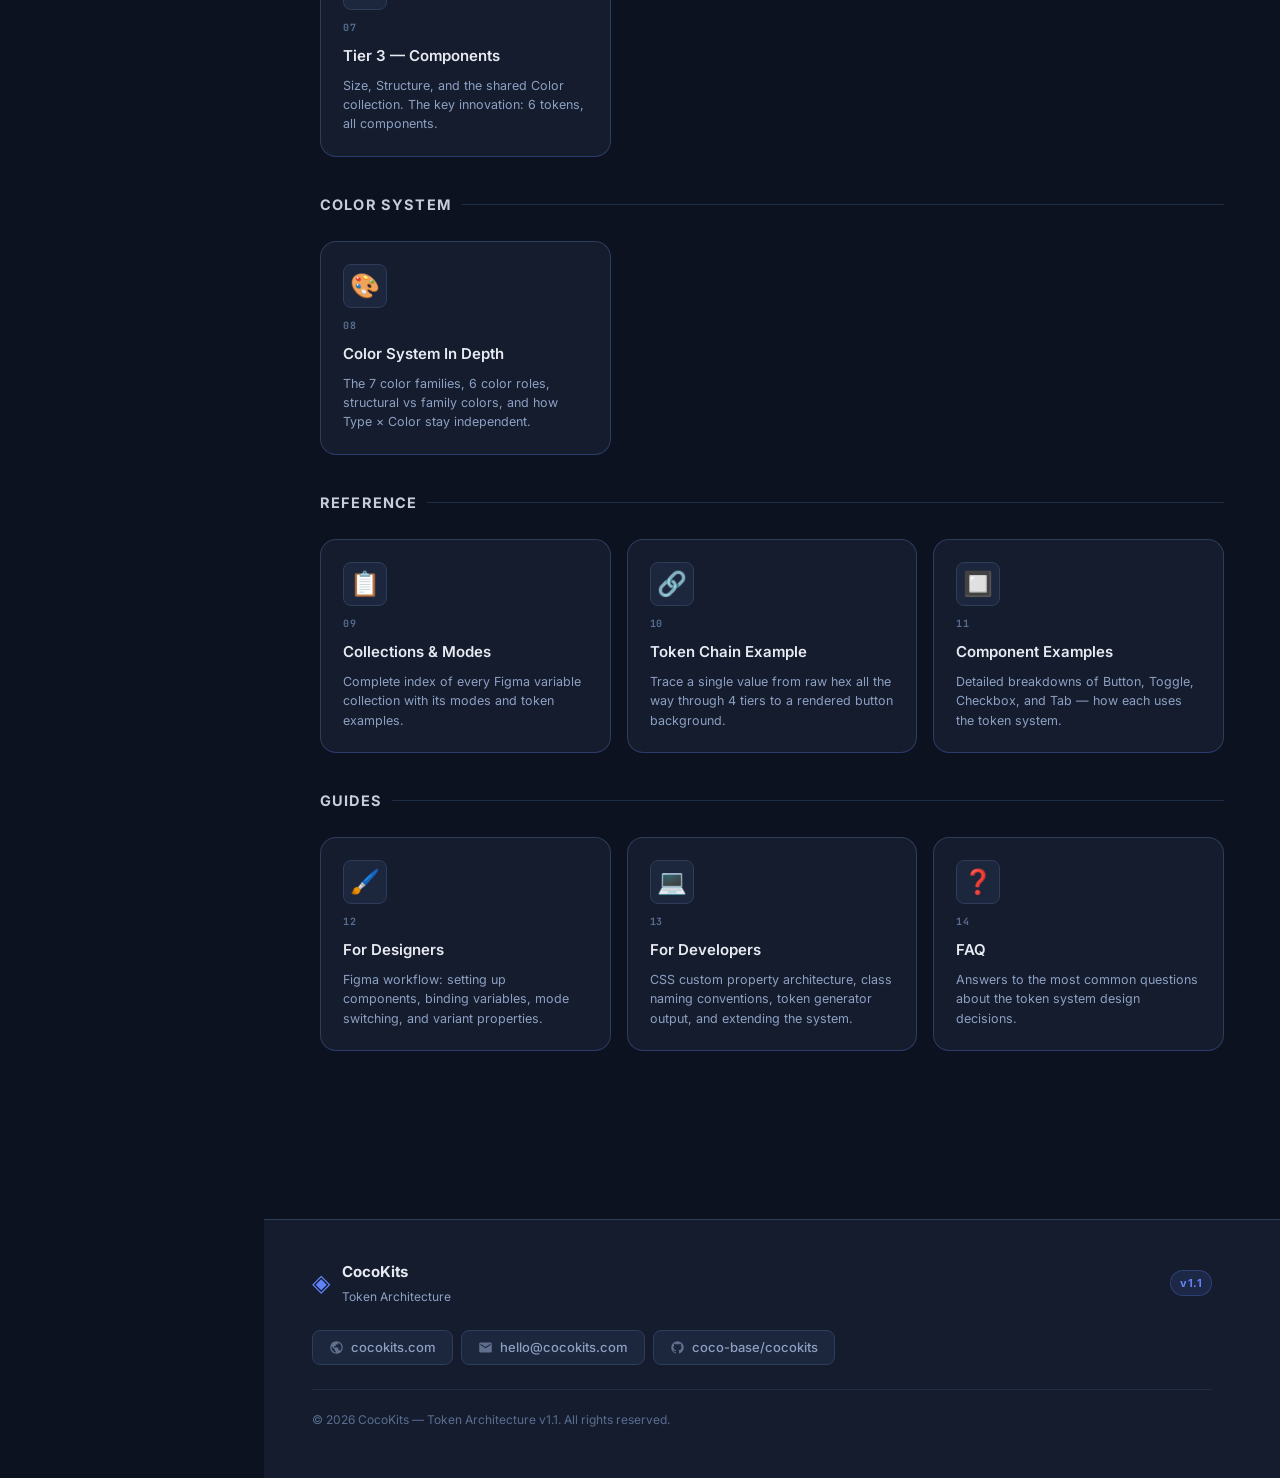
==== commit 695aec16: "Release" ====
--- a/index.html
+++ b/index.html
@@ -139,13 +139,13 @@
           </span>
           <span class="hero-resource-arrow">↗</span>
         </a>
-        <a href="./TOKEN_ARCHITECTURE.md" class="hero-resource-link hero-resource-link--download" download="TOKEN_ARCHITECTURE.md">
+        <a href="./COCOKITS_TOKEN_ARCHITECTURE.md" class="hero-resource-link hero-resource-link--download" download="COCOKITS_TOKEN_ARCHITECTURE.md">
           <span class="hero-resource-icon">
             <svg width="22" height="22" viewBox="0 0 24 24" fill="none" xmlns="http://www.w3.org/2000/svg"><path d="M12 2a1 1 0 0 1 1 1v10.586l2.293-2.293a1 1 0 1 1 1.414 1.414l-4 4a1 1 0 0 1-1.414 0l-4-4a1 1 0 1 1 1.414-1.414L11 13.586V3a1 1 0 0 1 1-1z" fill="currentColor"/><path d="M4 17a1 1 0 0 1 1 1v1h14v-1a1 1 0 1 1 2 0v2a1 1 0 0 1-1 1H4a1 1 0 0 1-1-1v-2a1 1 0 0 1 1-1z" fill="currentColor"/></svg>
           </span>
           <span class="hero-resource-body">
             <span class="hero-resource-title">Download Markdown</span>
-            <span class="hero-resource-sub">TOKEN_ARCHITECTURE.md — Full specification for offline use</span>
+            <span class="hero-resource-sub">COCOKITS_TOKEN_ARCHITECTURE.md — Full specification for offline use</span>
           </span>
           <span class="hero-resource-arrow">↓</span>
         </a>
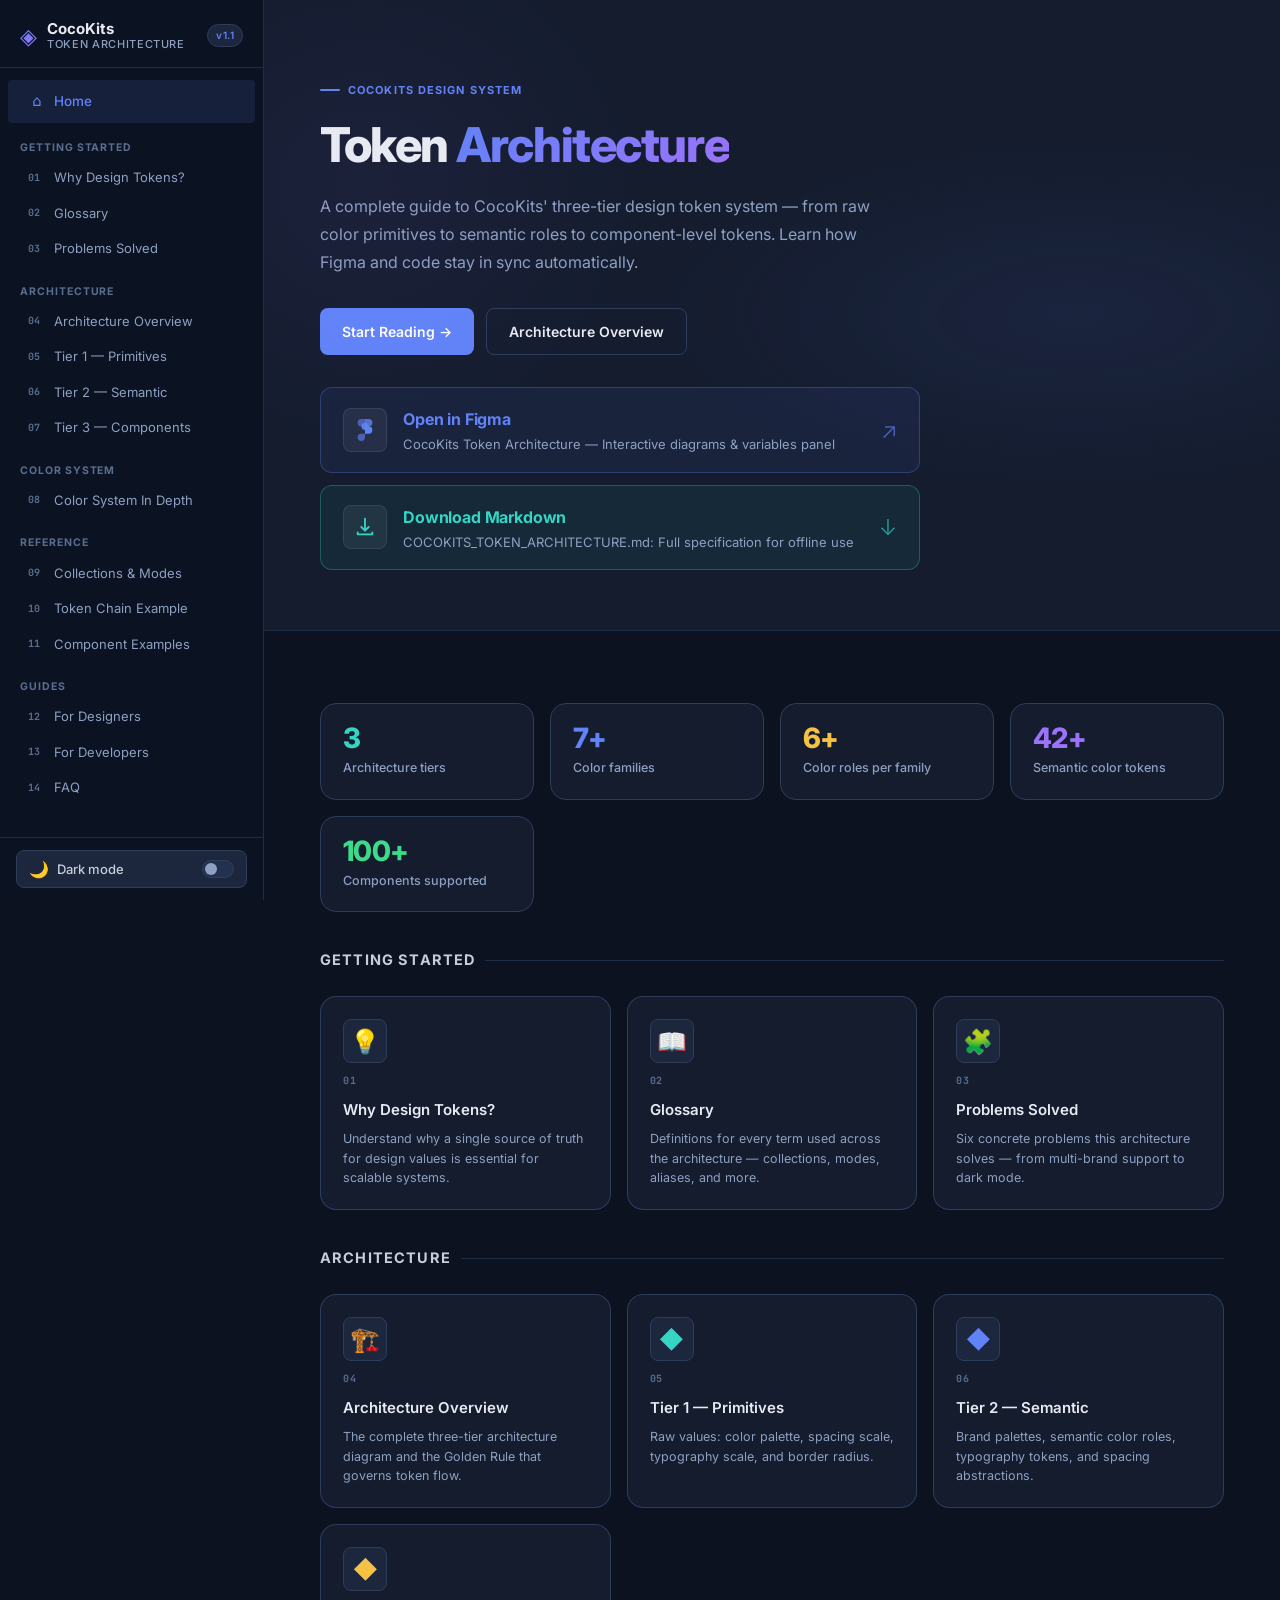
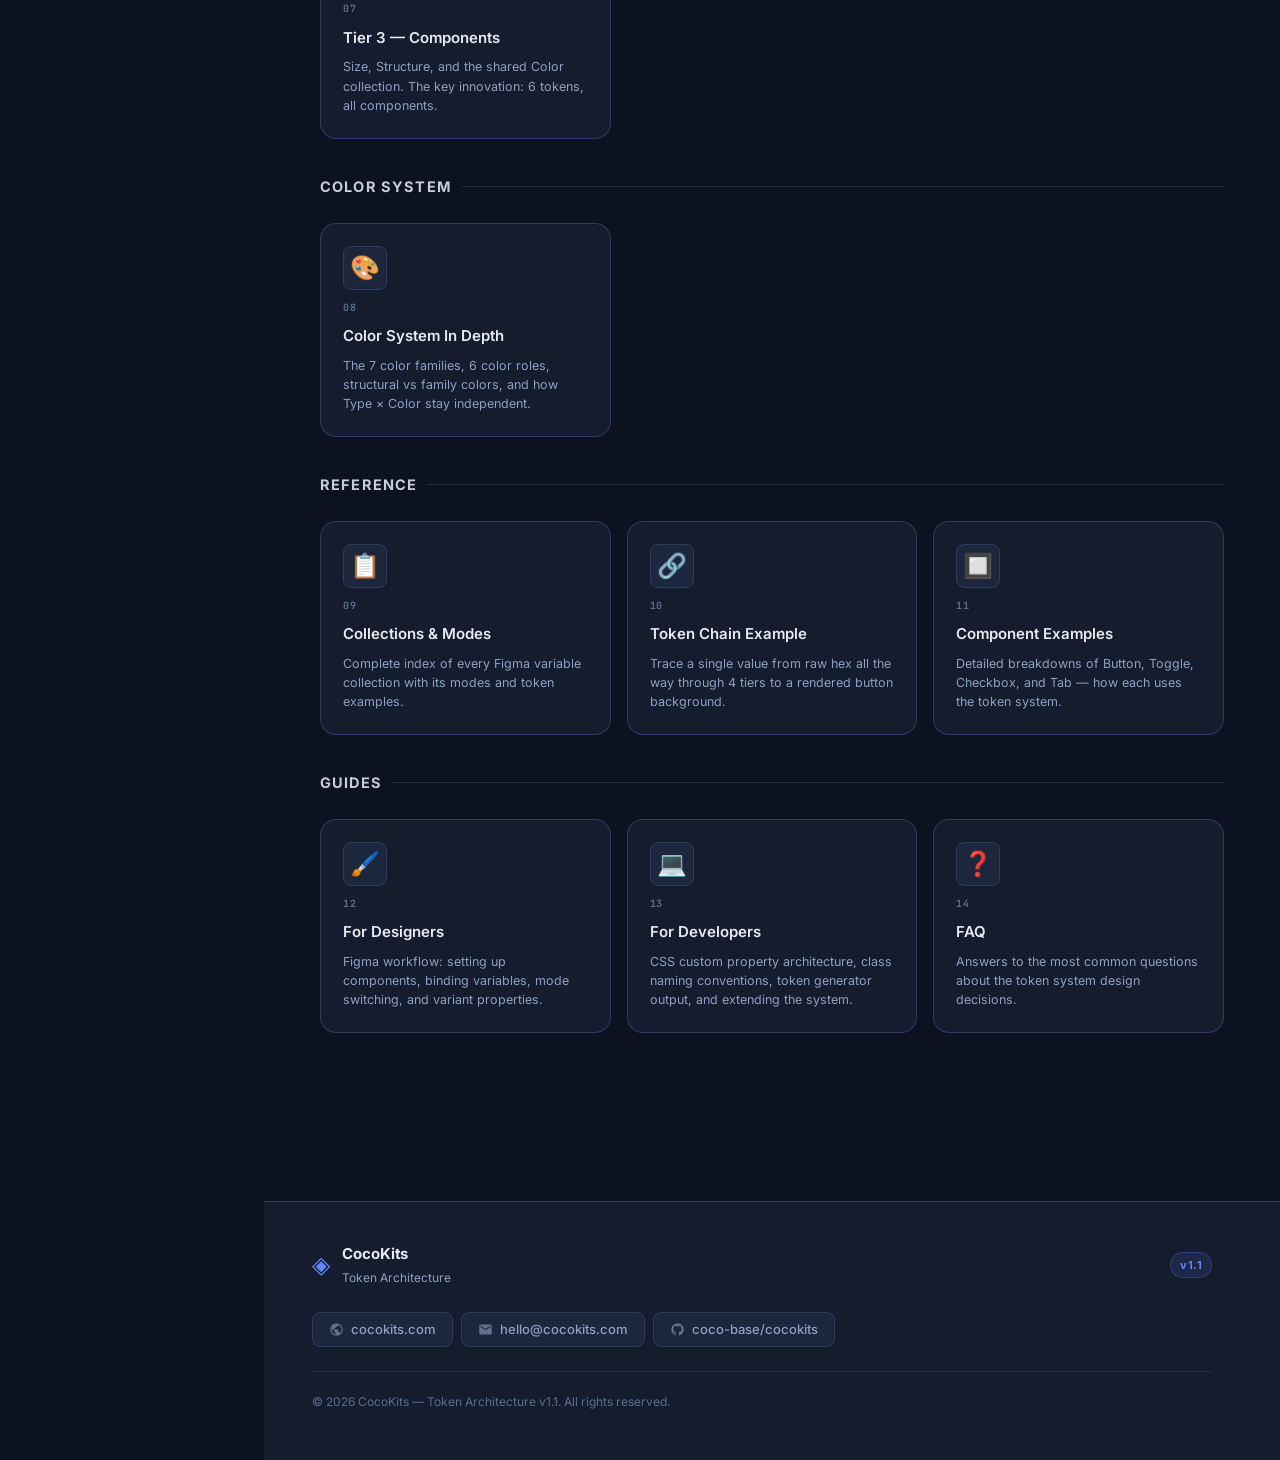
==== commit 42d2bfdc: "Release" ====
--- a/index.html
+++ b/index.html
@@ -145,7 +145,7 @@
           </span>
           <span class="hero-resource-body">
             <span class="hero-resource-title">Download Markdown</span>
-            <span class="hero-resource-sub">COCOKITS_TOKEN_ARCHITECTURE.md — Full specification for offline use</span>
+            <span class="hero-resource-sub">COCOKITS_TOKEN_ARCHITECTURE.md: Full specification for offline use</span>
           </span>
           <span class="hero-resource-arrow">↓</span>
         </a>
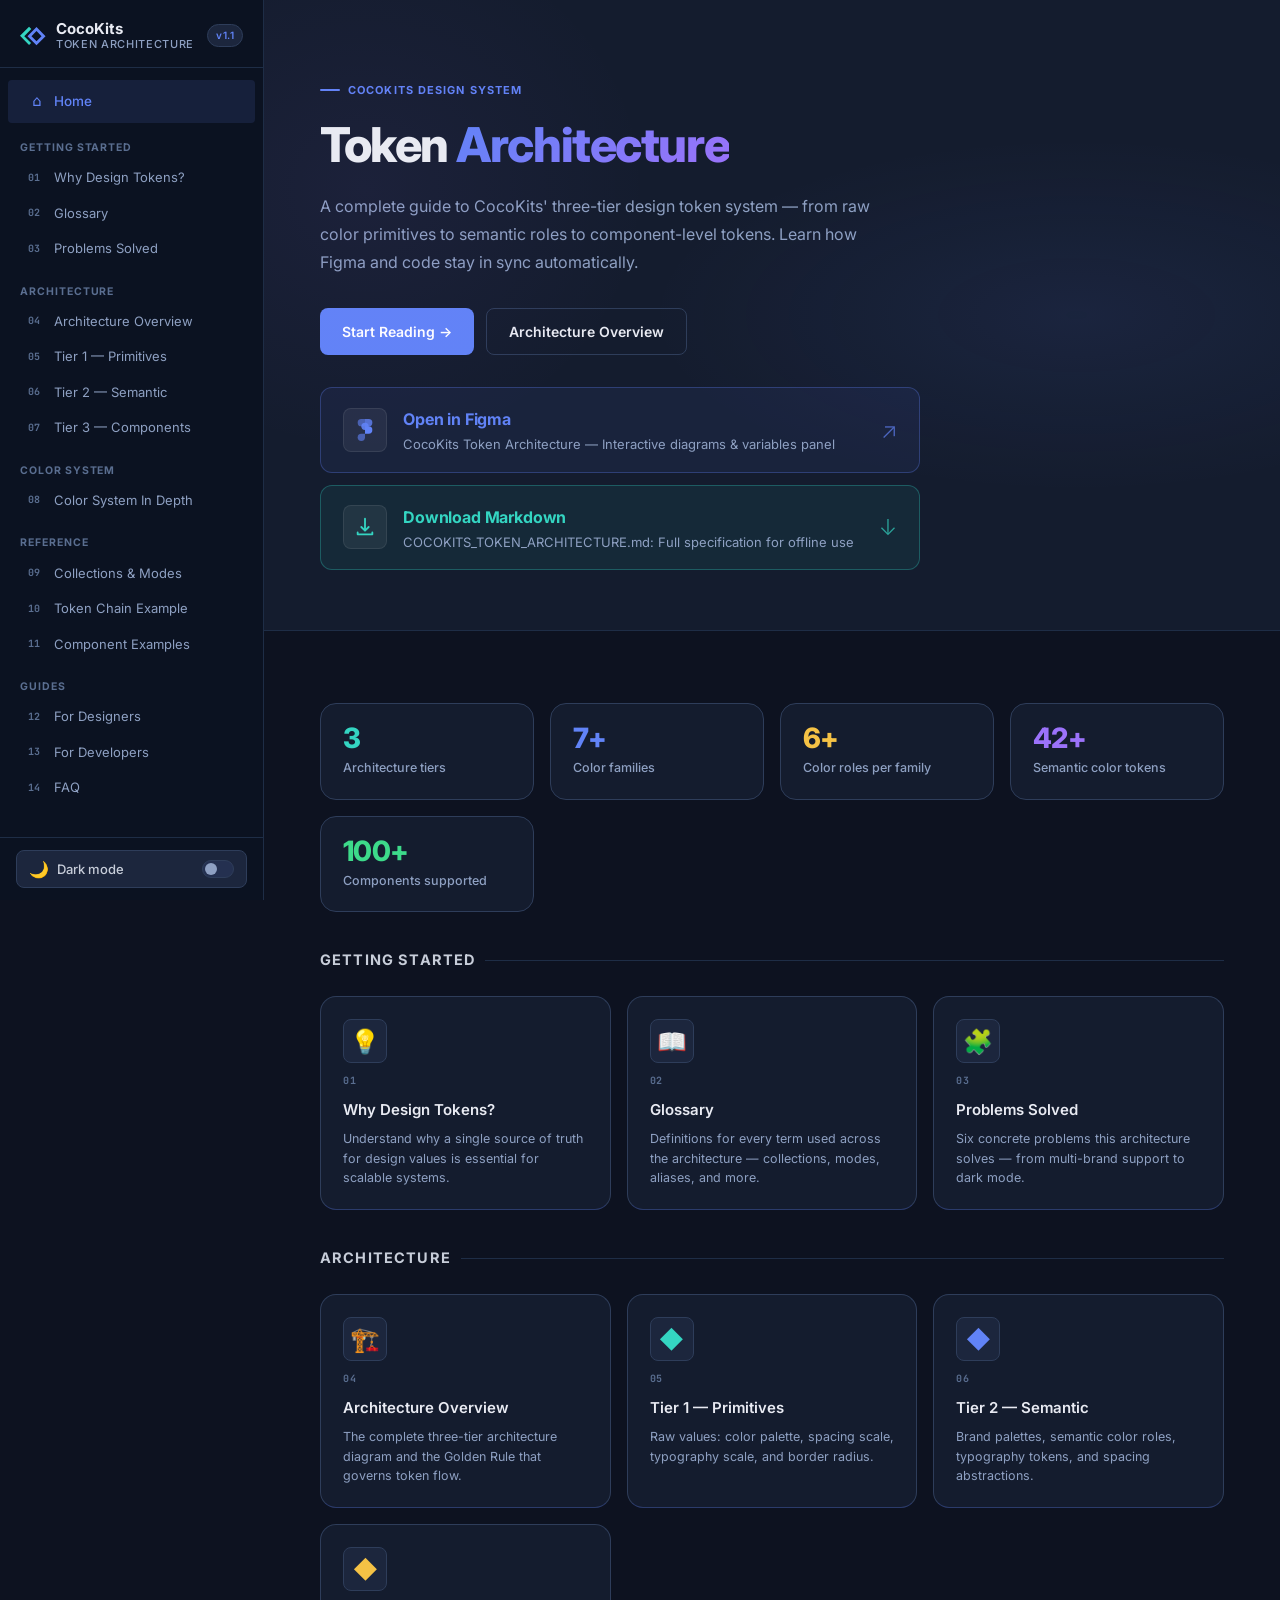
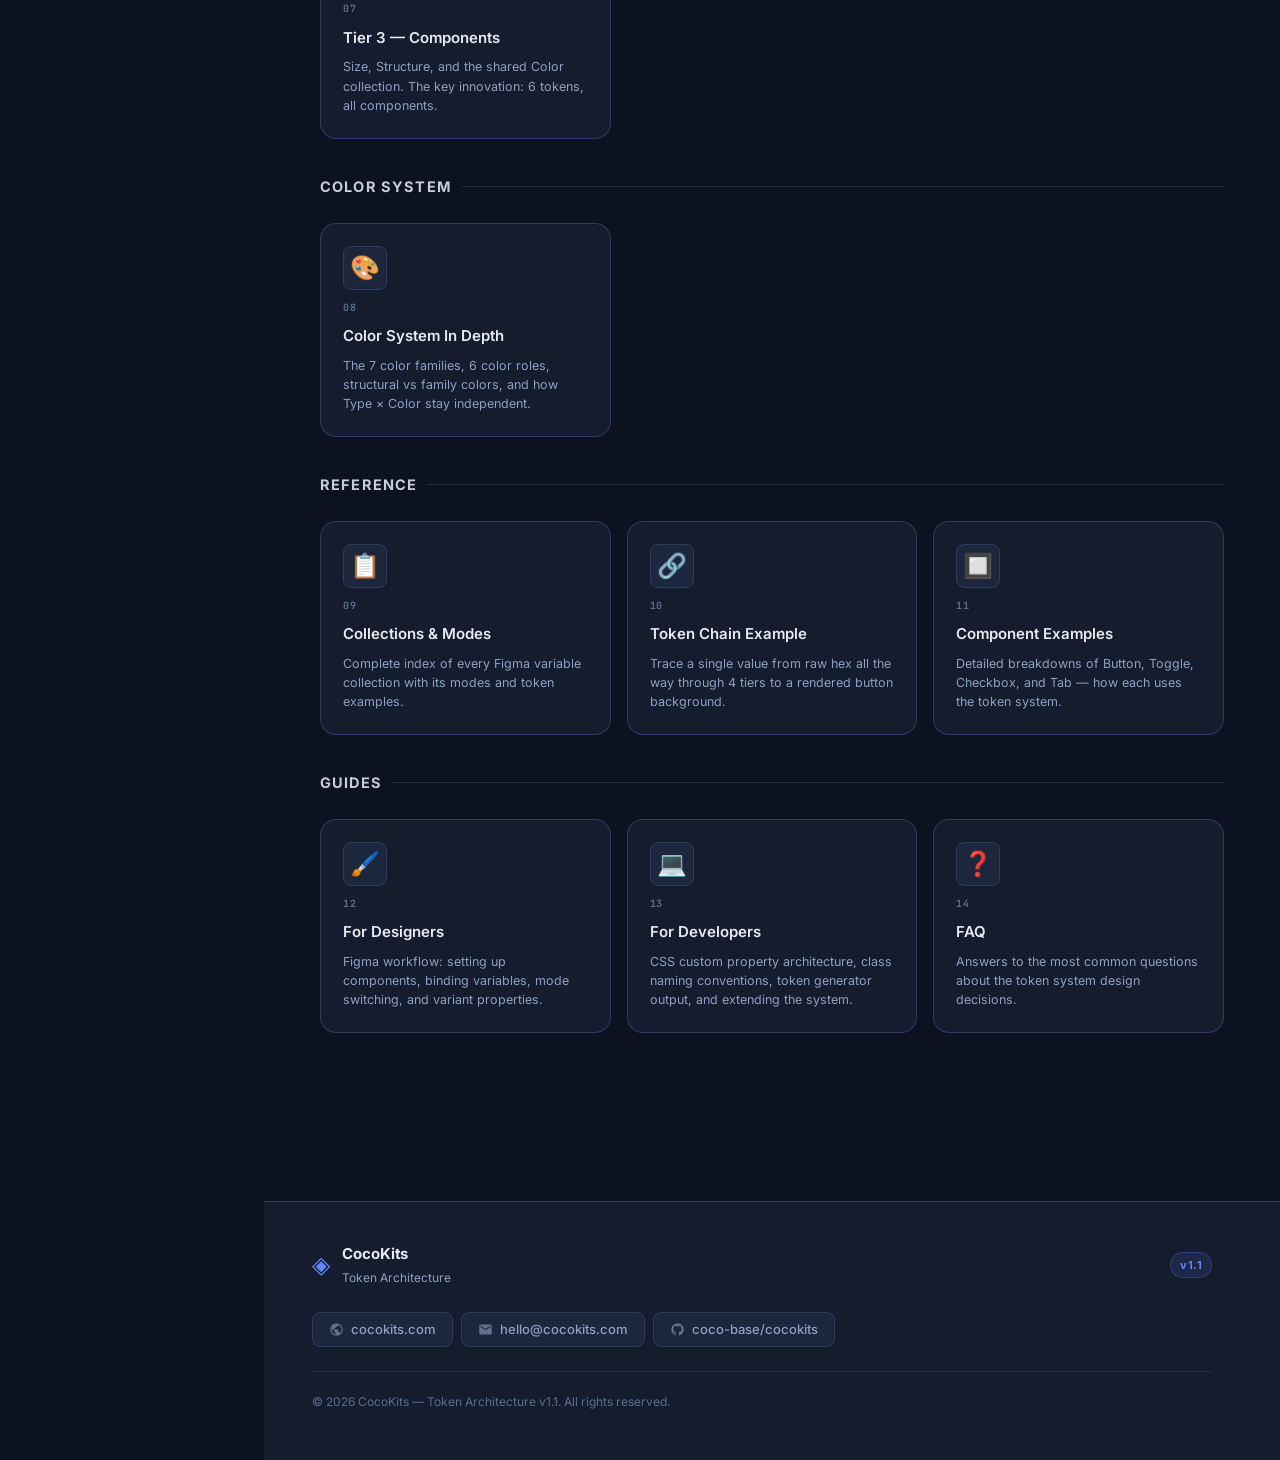
==== commit 0e145ead: "Release" ====
--- a/index.html
+++ b/index.html
@@ -3,7 +3,49 @@
 <head>
   <meta charset="UTF-8">
   <meta name="viewport" content="width=device-width, initial-scale=1.0">
-  <title>CocoKits — Token Architecture</title>
+  <title>CocoKits Token Architecture — Design Token System Documentation</title>
+
+  <!-- SEO -->
+  <meta name="description" content="Complete documentation for CocoKits three-tier design token system. Learn how to structure, name, and consume design tokens across Figma, Angular, React, and any platform.">
+  <meta name="keywords" content="design tokens, CocoKits, design system, CSS custom properties, Figma variables, token architecture, Angular, React, multi-brand theming, dark mode">
+  <meta name="robots" content="index, follow">
+  <meta name="author" content="CocoKits">
+
+  <!-- Structured Data -->
+  <script type="application/ld+json">
+  {
+    "@context": "https://schema.org",
+    "@type": "TechArticle",
+    "headline": "CocoKits Token Architecture v1.1",
+    "description": "Complete documentation for CocoKits three-tier design token system covering Figma, Angular, and React.",
+    "version": "1.1",
+    "dateModified": "2026-04-01",
+    "author": { "@type": "Organization", "name": "CocoKits", "url": "https://cocokits.com" },
+    "publisher": { "@type": "Organization", "name": "CocoKits", "url": "https://cocokits.com" },
+    "url": "https://cocokits.com/token-architecture/"
+  }
+  </script>
+  <!-- Open Graph -->
+  <meta property="og:type" content="website">
+  <meta property="og:site_name" content="CocoKits Token Architecture">
+  <meta property="og:title" content="CocoKits Token Architecture — Design Token System Documentation">
+  <meta property="og:description" content="Complete documentation for CocoKits three-tier design token system. Learn how to structure, name, and consume design tokens across Figma, Angular, React, and any platform.">
+  <meta property="og:url" content="https://cocokits.com/token-architecture/">
+  <meta property="og:image" content="https://cocokits.com/token-architecture/assets/og-image.png">
+
+  <!-- Twitter Card -->
+  <meta name="twitter:card" content="summary_large_image">
+  <meta name="twitter:title" content="CocoKits Token Architecture — Design Token System Documentation">
+  <meta name="twitter:description" content="Complete documentation for CocoKits three-tier design token system. Learn how to structure, name, and consume design tokens across Figma, Angular, React, and any platform.">
+
+  <!-- Canonical -->
+  <link rel="canonical" href="https://cocokits.com/token-architecture/">
+
+  <!-- Favicon -->
+  <link rel="icon" type="image/svg+xml" href="assets/favicon.svg">
+  <link rel="icon" type="image/x-icon" href="assets/favicon.ico">
+  <link rel="apple-touch-icon" sizes="96x96" href="assets/favicon-96x96.png">
+
   <link rel="stylesheet" href="styles/main.css">
 </head>
 <body>
@@ -16,7 +58,7 @@
   <!-- ── Sidebar ── -->
   <aside class="sidebar" id="sidebar">
     <a href="index.html" class="sidebar-logo">
-      <span class="logo-mark">◈</span>
+      <span class="logo-mark"><svg width="26" height="20" viewBox="0 0 35 26" fill="none" xmlns="http://www.w3.org/2000/svg"><path d="M15.2141 3.67723L12.184 0.647095L0 12.8311L12.184 25.0151L14.8763 22.3228L5.72245 13.1689L15.2141 3.67723Z" fill="#34D5C2"/><path fill-rule="evenodd" clip-rule="evenodd" d="M22.2141 0.984932L10.0301 13.1689L22.2141 25.3529L34.3981 13.1689L22.2141 0.984932ZM22.2141 6.40385L15.4491 13.1689L22.2141 19.934L28.9792 13.1689L22.2141 6.40385Z" fill="#6183F7"/></svg></span>
       <div class="logo-text">CocoKits <span>Token Architecture</span></div>
       <span class="logo-version">v1.1</span>
     </a>
--- a/styles/main.css
+++ b/styles/main.css
@@ -157,12 +157,15 @@
 }
 
 .logo-mark {
-  font-size: 22px;
-  background: linear-gradient(135deg, var(--accent), var(--accent-2));
-  -webkit-background-clip: text;
-  background-clip: text;
-  -webkit-text-fill-color: transparent;
+  display: flex;
+  align-items: center;
+  justify-content: center;
+  flex-shrink: 0;
   line-height: 1;
+}
+
+.logo-mark svg {
+  display: block;
 }
 
 .logo-text {
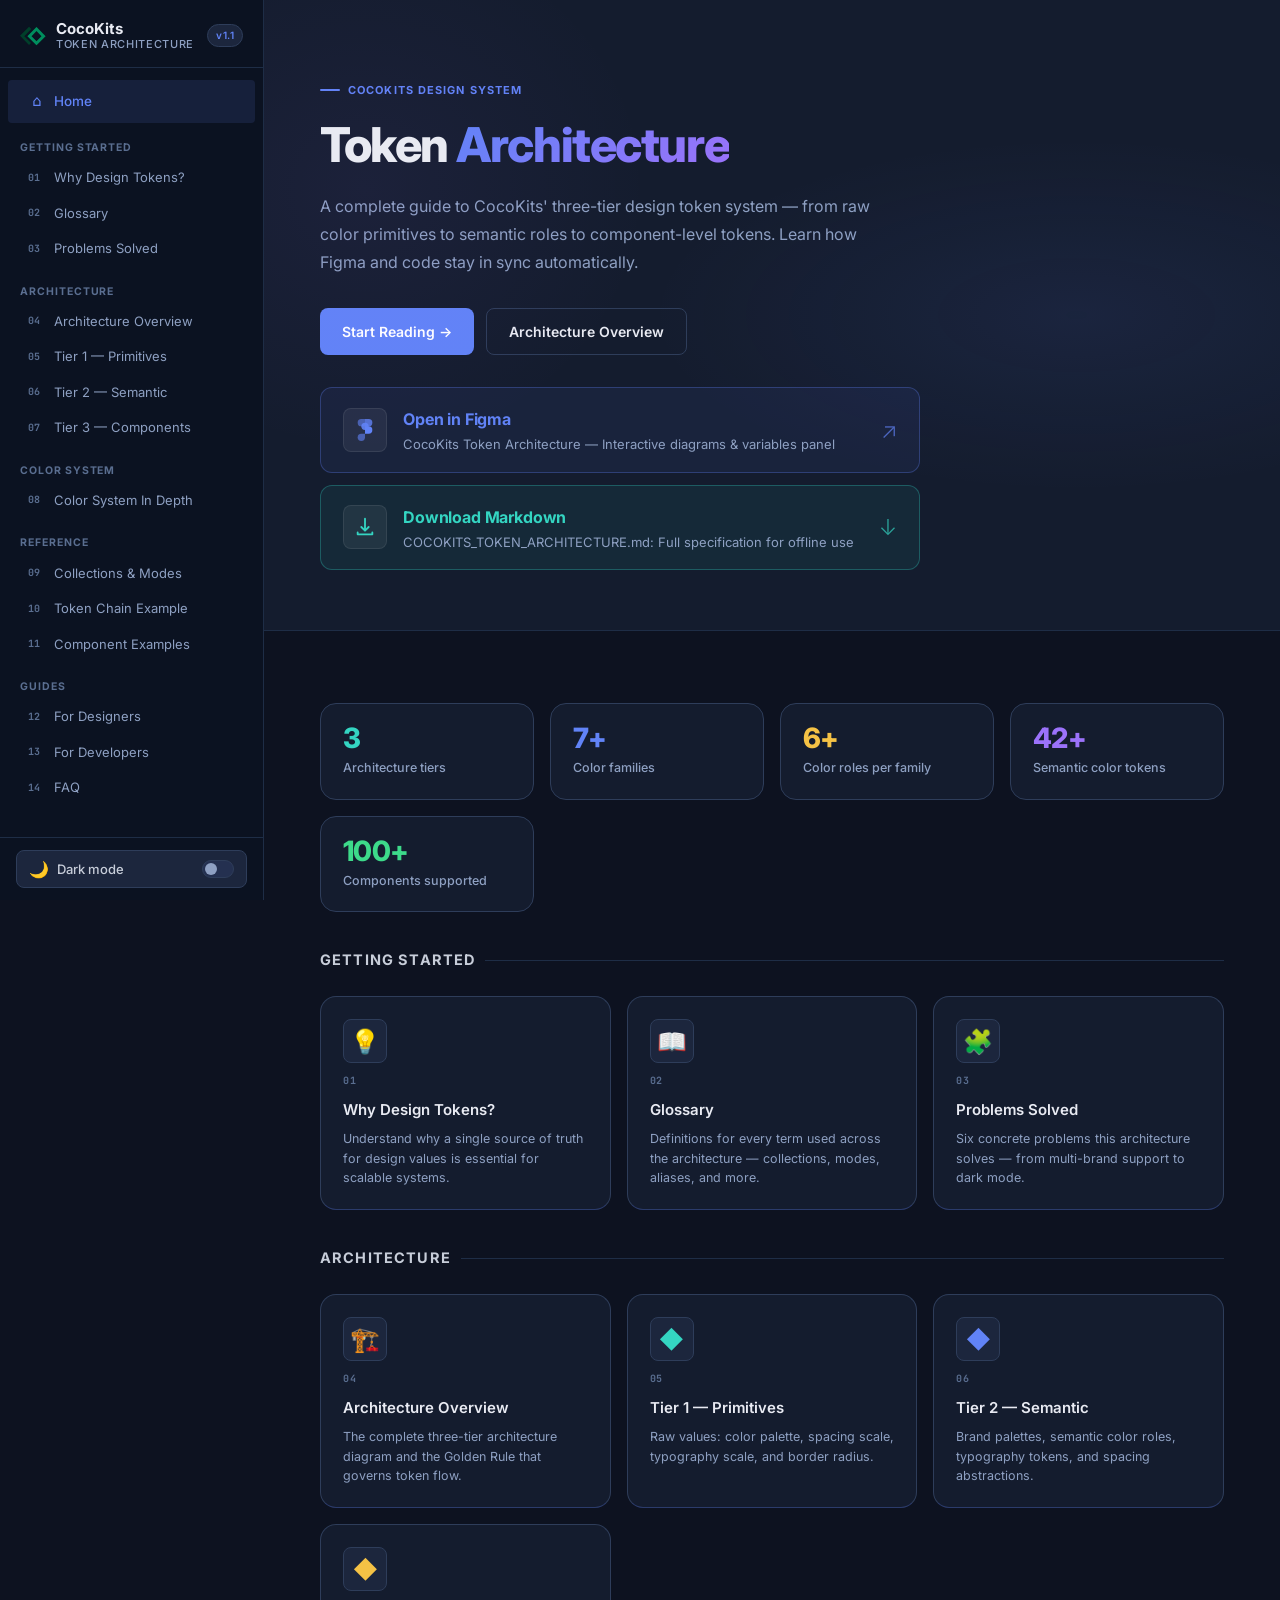
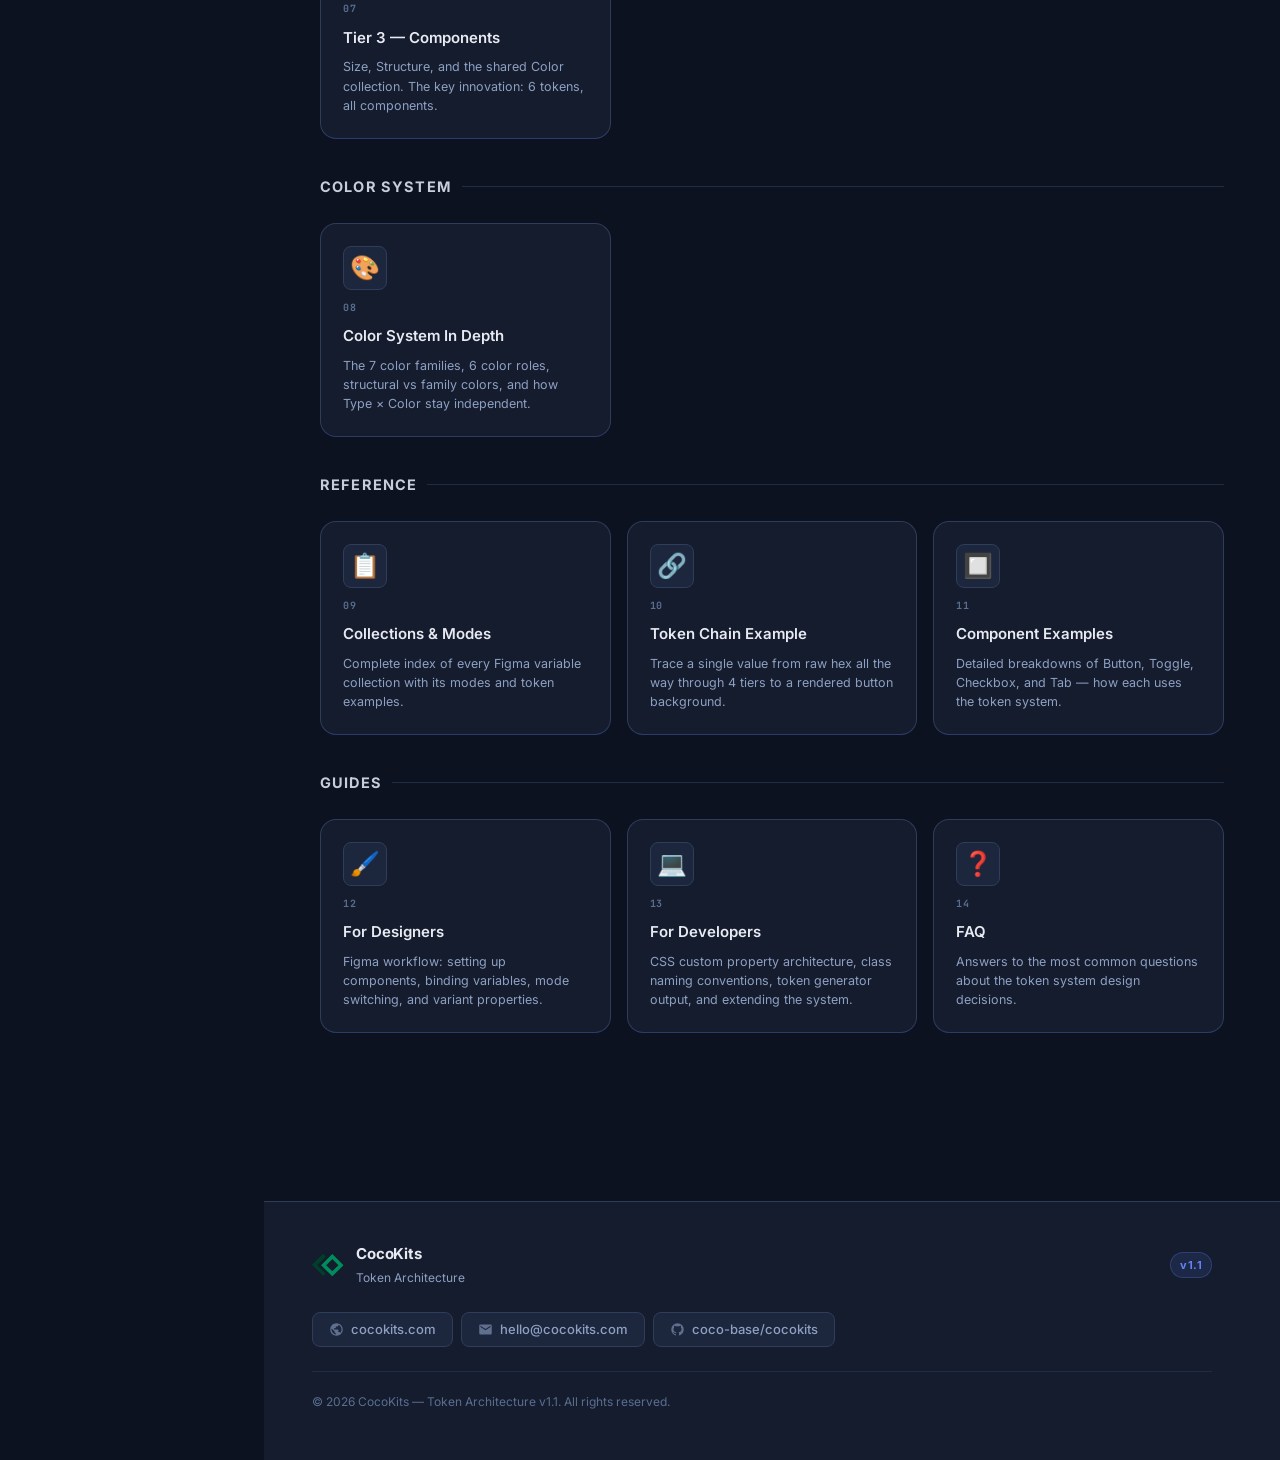
==== commit 2ea913eb: "Release" ====
--- a/index.html
+++ b/index.html
@@ -58,7 +58,7 @@
   <!-- ── Sidebar ── -->
   <aside class="sidebar" id="sidebar">
     <a href="index.html" class="sidebar-logo">
-      <span class="logo-mark"><svg width="26" height="20" viewBox="0 0 35 26" fill="none" xmlns="http://www.w3.org/2000/svg"><path d="M15.2141 3.67723L12.184 0.647095L0 12.8311L12.184 25.0151L14.8763 22.3228L5.72245 13.1689L15.2141 3.67723Z" fill="#34D5C2"/><path fill-rule="evenodd" clip-rule="evenodd" d="M22.2141 0.984932L10.0301 13.1689L22.2141 25.3529L34.3981 13.1689L22.2141 0.984932ZM22.2141 6.40385L15.4491 13.1689L22.2141 19.934L28.9792 13.1689L22.2141 6.40385Z" fill="#6183F7"/></svg></span>
+      <span class="logo-mark"><svg width="26" height="20" viewBox="0 0 35 26" fill="none" xmlns="http://www.w3.org/2000/svg"><path d="M15.2141 3.67723L12.184 0.647095L0 12.8311L12.184 25.0151L14.8763 22.3228L5.72245 13.1689L15.2141 3.67723Z" fill="#003F2A"/><path fill-rule="evenodd" clip-rule="evenodd" d="M22.2141 0.984932L10.0301 13.1689L22.2141 25.3529L34.3981 13.1689L22.2141 0.984932ZM22.2141 6.40385L15.4491 13.1689L22.2141 19.934L28.9792 13.1689L22.2141 6.40385Z" fill="#003F2A"/><path fill-rule="evenodd" clip-rule="evenodd" d="M22.2141 0.984932L10.0301 13.1689L22.2141 25.3529L34.3981 13.1689L22.2141 0.984932ZM22.2141 6.40385L15.4491 13.1689L22.2141 19.934L28.9792 13.1689L22.2141 6.40385Z" fill="#008D5E"/></svg></span>
       <div class="logo-text">CocoKits <span>Token Architecture</span></div>
       <span class="logo-version">v1.1</span>
     </a>
@@ -333,7 +333,7 @@
     <footer class="site-footer">
       <div class="footer-inner">
         <div class="footer-brand">
-          <span class="footer-logo-mark">&#9672;</span>
+          <span class="footer-logo-mark"><svg width="32" height="24" viewBox="0 0 35 26" fill="none" xmlns="http://www.w3.org/2000/svg"><path d="M15.2141 3.67723L12.184 0.647095L0 12.8311L12.184 25.0151L14.8763 22.3228L5.72245 13.1689L15.2141 3.67723Z" fill="#003F2A"/><path fill-rule="evenodd" clip-rule="evenodd" d="M22.2141 0.984932L10.0301 13.1689L22.2141 25.3529L34.3981 13.1689L22.2141 0.984932ZM22.2141 6.40385L15.4491 13.1689L22.2141 19.934L28.9792 13.1689L22.2141 6.40385Z" fill="#003F2A"/><path fill-rule="evenodd" clip-rule="evenodd" d="M22.2141 0.984932L10.0301 13.1689L22.2141 25.3529L34.3981 13.1689L22.2141 0.984932ZM22.2141 6.40385L15.4491 13.1689L22.2141 19.934L28.9792 13.1689L22.2141 6.40385Z" fill="#008D5E"/></svg></span>
           <div class="footer-brand-text">
             <span class="footer-brand-name">CocoKits</span>
             <span class="footer-tagline">Token Architecture</span>
--- a/styles/main.css
+++ b/styles/main.css
@@ -1865,9 +1865,14 @@
 }
 
 .footer-logo-mark {
-  font-size: 24px;
-  color: var(--accent);
+  display: flex;
+  align-items: center;
+  flex-shrink: 0;
   line-height: 1;
+}
+
+.footer-logo-mark svg {
+  display: block;
 }
 
 .footer-brand-text {
